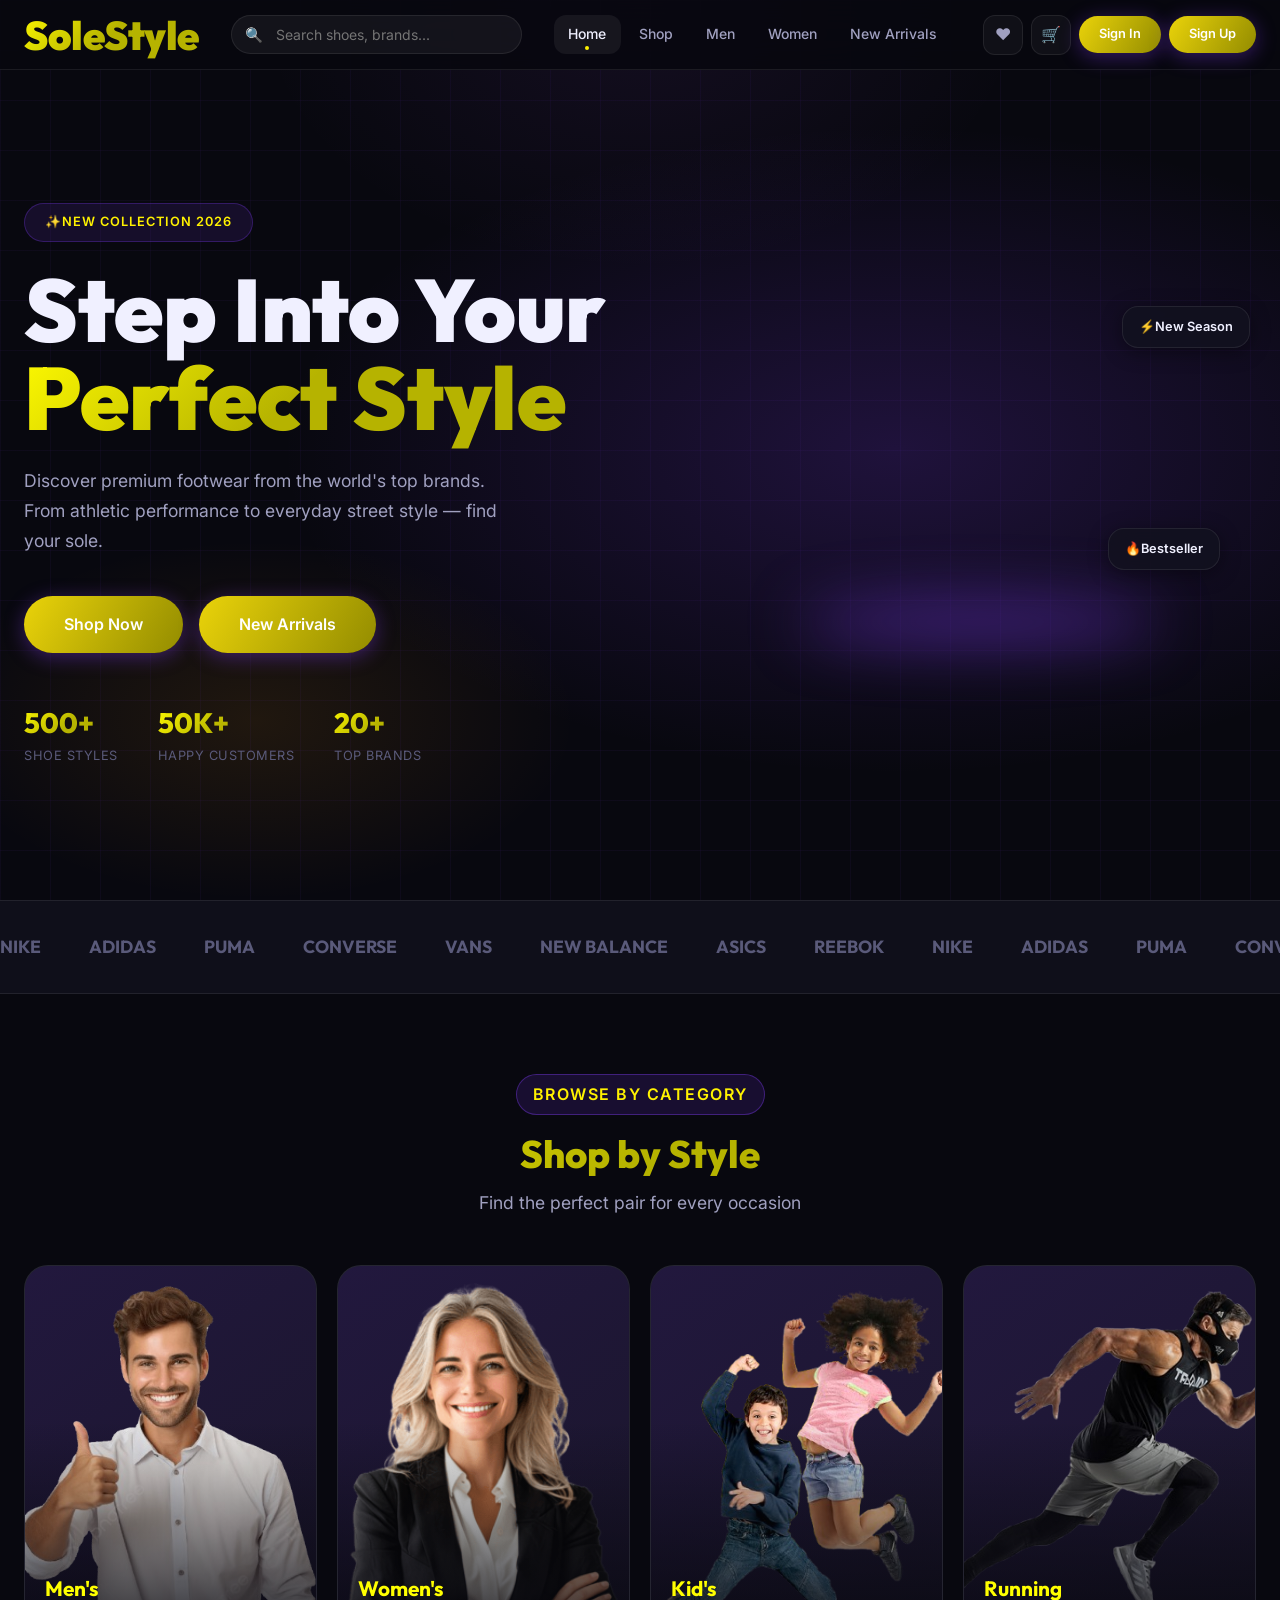
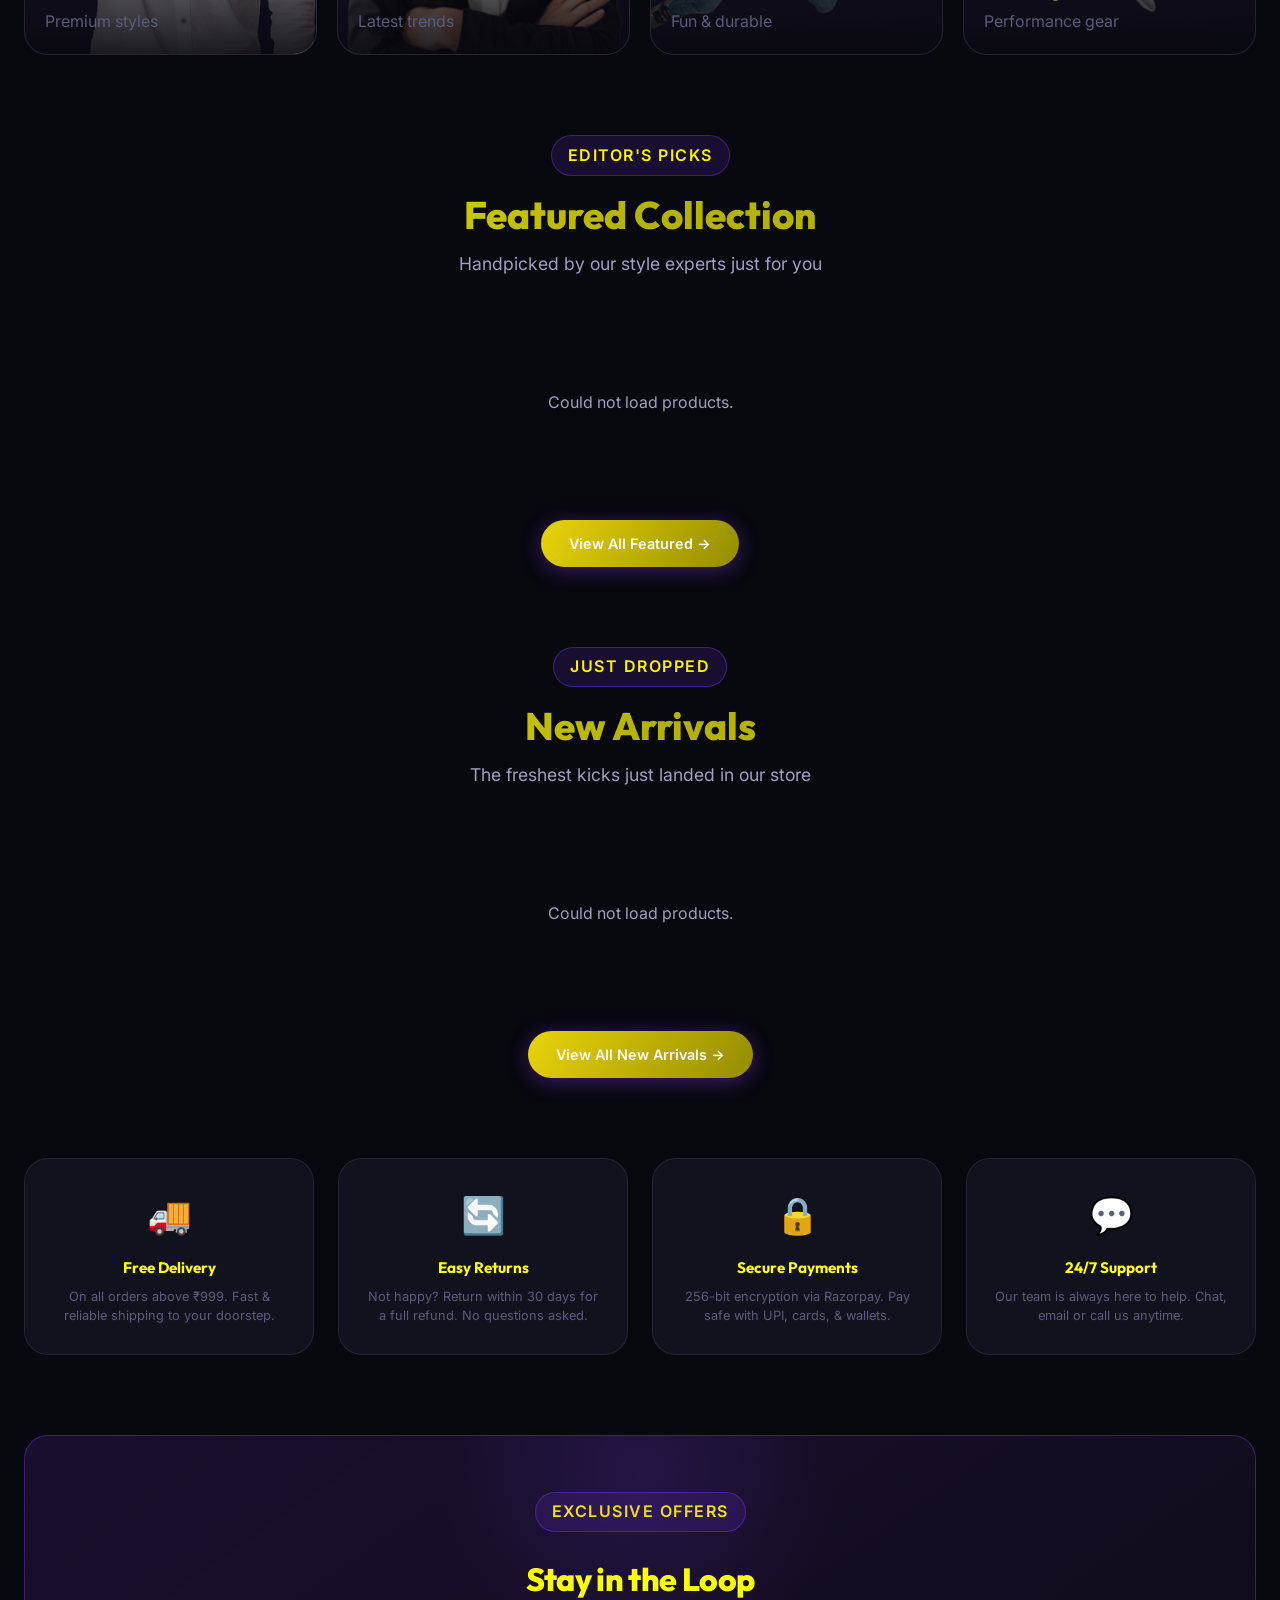
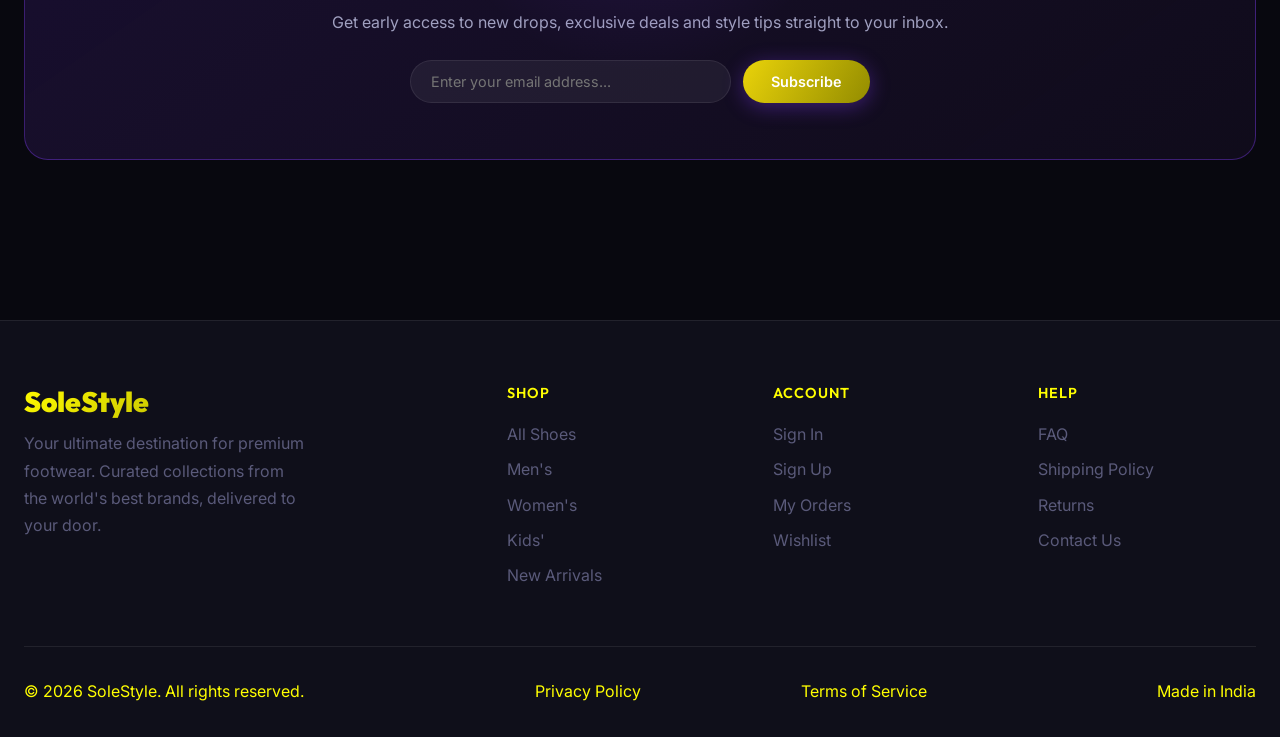
==== frontend/index.html @ 500ed6e6 "add new files" ====
<!DOCTYPE html>
<html lang="en">
<head>
  <meta charset="UTF-8">
  <meta name="viewport" content="width=device-width, initial-scale=1.0">
  <meta name="description" content="SoleStyle - Premium shoe store. Shop the latest Nike, Adidas, Converse, Puma and more. Free shipping on orders above ₹999.">
  <title>SoleStyle — Step Into Style</title>
  
  <link rel="stylesheet" href="css/global.css">
  <link rel="stylesheet" href="css/navbar.css">
  <link rel="stylesheet" href="css/components.css">
  <style>
    /* ===== HERO ===== */
    .hero {
      position: relative;
      min-height: 100vh;
      display: flex;
      align-items: center;
      overflow: hidden;
      padding-top: var(--navbar-height);
    }

    .hero-bg {
      position: absolute;
      inset: 0;
      background:
        radial-gradient(ellipse 80% 60% at 70% 50%, rgba(124,58,237,0.2) 0%, transparent 60%),
        radial-gradient(ellipse 50% 40% at 20% 80%, rgba(245,158,11,0.1) 0%, transparent 50%),
        radial-gradient(ellipse 60% 60% at 50% 0%, rgba(168,85,247,0.08) 0%, transparent 50%);
    }

    .hero-grid-bg {
      position: absolute;
      inset: 0;
      background-image:
        linear-gradient(rgba(124,58,237,0.05) 1px, transparent 1px),
        linear-gradient(90deg, rgba(124,58,237,0.05) 1px, transparent 1px);
      background-size: 50px 50px;
      pointer-events: none;
    }

    .hero-content {
      position: relative;
      z-index: 2;
      max-width: 650px;
    }

    .hero-eyebrow {
      display: inline-flex;
      align-items: center;
      gap: 0.5rem;
      padding: 0.5rem 1.25rem;
      background: rgba(124,58,237,0.12);
      border: 1px solid rgba(124,58,237,0.3);
      border-radius: var(--radius-full);
      font-size: 0.8rem;
      font-weight: 600;
      color: var(--accent-secondary);
      letter-spacing: 1px;
      text-transform: uppercase;
      margin-bottom: 1.5rem;
      animation: fade-in-up 0.6s ease;
    }

    .hero-title {
      font-family: 'Outfit', sans-serif;
      font-size: clamp(3rem, 7vw, 5.5rem);
      font-weight: 900;
      line-height: 1;
      margin-bottom: 1.5rem;
      animation: fade-in-up 0.7s 0.1s ease both;
    }

    .hero-title .gradient-text {
      background: var(--gradient-main);
      -webkit-background-clip: text;
      -webkit-text-fill-color: transparent;
      background-clip: text;
    }

    .hero-subtitle {
      font-size: 1.1rem;
      color: var(--text-secondary);
      margin-bottom: 2.5rem;
      max-width: 480px;
      line-height: 1.7;
      animation: fade-in-up 0.7s 0.2s ease both;
    }

    .hero-actions {
      display: flex;
      gap: 1rem;
      flex-wrap: wrap;
      animation: fade-in-up 0.7s 0.3s ease both;
    }

    .hero-stats {
      display: flex;
      gap: 2.5rem;
      margin-top: 3rem;
      animation: fade-in-up 0.7s 0.4s ease both;
    }

    .hero-stat-value {
      font-family: 'Outfit', sans-serif;
      font-size: 1.75rem;
      font-weight: 800;
      background: var(--gradient-main);
      -webkit-background-clip: text;
      -webkit-text-fill-color: transparent;
      background-clip: text;
    }

    .hero-stat-label {
      font-size: 0.8rem;
      color: var(--text-muted);
      text-transform: uppercase;
      letter-spacing: 0.5px;
    }

    .hero-visual {
      position: absolute;
      right: 0;
      top: 50%;
      transform: translateY(-50%);
      width: 50%;
      max-width: 600px;
      pointer-events: none;
      display: flex;
      align-items: center;
      justify-content: center;
    }

    .hero-shoe-glow {
      position: relative;
      width: 100%;
      padding-bottom: 80%;
    }

    .hero-shoe-glow::before {
      content: '';
      position: absolute;
      bottom: 10%;
      left: 50%;
      transform: translateX(-50%);
      width: 60%;
      height: 40px;
      background: rgba(124,58,237,0.5);
      filter: blur(30px);
      border-radius: 50%;
    }

    .hero-shoe-img {
      position: absolute;
      inset: 0;
      width: 100%;
      height: 100%;
      object-fit: contain;
      animation: float 4s ease-in-out infinite;
      filter: drop-shadow(0 20px 60px rgba(124,58,237,0.4));
    }

    /* Floating tags */
    .hero-tag {
      position: absolute;
      padding: 0.6rem 1rem;
      background: rgba(18,18,31,0.85);
      backdrop-filter: blur(10px);
      border: 1px solid var(--border);
      border-radius: var(--radius-lg);
      font-size: 0.8rem;
      font-weight: 600;
      color: var(--text-primary);
      box-shadow: var(--shadow-md);
      white-space: nowrap;
    }

    .hero-tag-1 { top: 20%; right: 5%; animation: float 3s 0.5s ease-in-out infinite; }
    .hero-tag-2 { bottom: 25%; right: 10%; animation: float 3s 1s ease-in-out infinite; }

    /* ===== BRANDS ===== */
    .brands-strip {
      padding: 2rem 0;
      border-top: 1px solid var(--border);
      border-bottom: 1px solid var(--border);
      background: var(--bg-secondary);
      overflow: hidden;
    }

    .brands-scroll {
      display: flex;
      gap: 3rem;
      animation: scroll-brands 20s linear infinite;
      width: max-content;
    }

    .brands-scroll:hover { animation-play-state: paused; }

    .brand-logo {
      font-family: 'Outfit', sans-serif;
      font-size: 1.1rem;
      font-weight: 700;
      color: var(--text-muted);
      transition: color var(--transition-fast);
      cursor: pointer;
      flex-shrink: 0;
    }

    .brand-logo:hover { color: var(--accent-secondary); }

    @keyframes scroll-brands {
      from { transform: translateX(0); }
      to { transform: translateX(-50%); }
    }

    /* ===== CATEGORIES ===== */
    .categories-grid {
      display: grid;
      grid-template-columns: repeat(4, 1fr);
      gap: 1.25rem;
    }

    .category-card {
      position: relative;
      border-radius: var(--radius-xl);
      overflow: hidden;
      aspect-ratio: 3/4;
      cursor: pointer;
      background: var(--bg-card);
      border: 1px solid var(--border);
      transition: all var(--transition-med);
      text-decoration: none;
    }

    .category-card:hover {
      transform: translateY(-8px);
      box-shadow: var(--shadow-glow), 0 20px 40px rgba(0,0,0,0.4);
      border-color: var(--border-accent);
    }

    .category-card-bg {
      position: absolute;
      inset: 0;
      background: var(--gradient-card);
      display: flex;
      align-items: center;
      justify-content: center;
      font-size: 4rem;
      transition: transform 0.4s ease;
    }

    .category-card-bg img {
      width: 100%;
      height: 100%;
      object-fit: cover;
      object-position: center;
      transition: transform 0.6s ease;
    }

    .category-card:hover .category-card-bg {
      transform: scale(1.1);
    }

    .category-card-overlay {
      position: absolute;
      inset: 0;
      background: linear-gradient(to top, rgba(8,8,15,0.9) 0%, transparent 60%);
    }

    .category-card-content {
      position: absolute;
      bottom: 0;
      left: 0;
      right: 0;
      padding: 1.25rem;
    }

    .category-card-title {
      font-family: 'Outfit', sans-serif;
      font-size: 1.3rem;
      font-weight: 700;
      color: var(--accent-primary);
    }

    .category-card-count {
      font-size: 1rem;
      color: var(--text-muted);
      margin-top: 0.2rem;
    }

    .category-card-arrow {
      position: absolute;
      bottom: 1rem;
      right: 1rem;
      width: 42px;
      height: 42px;
      background: rgba(121, 50, 243, 0.2);
      border: 1px solid var(--border-accent);
      border-radius: 50%;
      display: flex;
      align-items: center;
      justify-content: center;
      font-size: 0.8rem;
      color: var(--accent-primary);
      opacity: 0;
      transform: scale(0.8);
      transition: all var(--transition-med);
    }

    .category-card:hover .category-card-arrow {
      opacity: 1;
      transform: scale(1);
    }

    /* ===== FEATURE HIGHLIGHTS ===== */
    .features-grid {
      display: grid;
      grid-template-columns: repeat(4, 1fr);
      gap: 1.5rem;
    }

    .feature-card {
      padding: 1.75rem;
      background: var(--bg-card);
      border: 1px solid var(--border);
      border-radius: var(--radius-xl);
      text-align: center;
      transition: all var(--transition-med);
    }

    .feature-card:hover {
      border-color: var(--border-accent);
      transform: translateY(-4px);
      box-shadow: var(--shadow-glow);
    }

    .feature-icon {
      font-size: 2.25rem;
      margin-bottom: 0.75rem;
      display: block;
    }

    .feature-title {
      font-family: 'Outfit', sans-serif;
      font-size: 0.95rem;
      font-weight: 700;
      color: var(--accent-primary);
      margin-bottom: 0.4rem;
    }

    .feature-desc {
      font-size: 0.8rem;
      color: var(--text-muted);
      line-height: 1.5;
    }

    /* ===== NEWSLETTER ===== */
    .newsletter {
      background: var(--gradient-card);
      border: 1px solid var(--border-accent);
      border-radius: var(--radius-xl);
      padding: 3.5rem 2rem;
      text-align: center;
      position: relative;
      overflow: hidden;
    }

    .newsletter-title {
      font-family: 'Outfit', sans-serif;
      font-weight: 800;
      font-size: 2rem;
      line-height: 1.2;
      margin: 0.75rem 0;
      color: var(--accent-primary);
      letter-spacing: -0.02em;
      position: relative;
      z-index: 1;
    }

    .newsletter::before {
      content: '';
      position: absolute;
      top: -50%;
      left: 50%;
      transform: translateX(-50%);
      width: 400px;
      height: 400px;
      background: radial-gradient(circle, rgba(124,58,237,0.15) 0%, transparent 70%);
      pointer-events: none;
    }

    .newsletter-form {
      display: flex;
      gap: 0.75rem;
      max-width: 460px;
      margin: 1.5rem auto 0;
    }

    .newsletter-input {
      flex: 1;
      padding: 0.75rem 1.25rem;
      background: rgba(255,255,255,0.06);
      border: 1px solid var(--border);
      border-radius: var(--radius-full);
      color: var(--text-primary);
      font-size: 0.9rem;
      outline: none;
      font-family: 'Inter', sans-serif;
      transition: all var(--transition-fast);
    }

    .newsletter-input:focus {
      border-color: var(--accent-primary);
      background: rgba(124,58,237,0.08);
    }

    /* ===== RESPONSIVE ===== */
    @media (max-width: 1024px) {
      .hero-visual { width: 45%; }
      .categories-grid { grid-template-columns: repeat(2, 1fr); }
      .features-grid { grid-template-columns: repeat(2, 1fr); }
    }

    @media (max-width: 768px) {
      .hero-visual { display: none; }
      .hero-content { max-width: 100%; }
      .hero-stats { gap: 1.5rem; flex-wrap: wrap; }
      .categories-grid { grid-template-columns: repeat(2, 1fr); }
      .features-grid { grid-template-columns: 1fr 1fr; }
      .newsletter-form { flex-direction: column; }
    }
  </style>
</head>
<body>
  <!-- NAVBAR -->
  <nav class="navbar" id="navbar">
    <div class="container nav-inner">
      <a class="nav-brand">
        <span class="nav-brand-name">SoleStyle</span>
      </a>

      <div class="nav-search">
        <span class="nav-search-icon">🔍</span>
        <input type="text" id="nav-search-input" class="nav-search-input" placeholder="Search shoes, brands...">
      </div>

      <div class="nav-links">
        <a href="index.html" class="nav-link">Home</a>
        <a href="products.html" class="nav-link">Shop</a>
        <a href="products.html?category=men" class="nav-link">Men</a>
        <a href="products.html?category=women" class="nav-link">Women</a>
        <a href="products.html?is_new_arrival=true" class="nav-link">New Arrivals</a>
      </div>

      <div class="nav-actions">
        <a href="wishlist.html" class="nav-action-btn" id="nav-wishlist-btn" title="Wishlist">
          ❤️
          <span class="nav-badge" id="wishlist-badge" style="display:none">0</span>
        </a>
        <a href="cart.html" class="nav-action-btn" id="nav-cart-btn" title="Cart">
          🛒
          <span class="nav-badge" id="cart-badge" style="display:none">0</span>
        </a>
        <div id="nav-user-area"></div>
        <button class="nav-hamburger" id="nav-hamburger" aria-label="Menu">
          <span></span><span></span><span></span>
        </button>
      </div>
    </div>
  </nav>

  <!-- MOBILE MENU -->
  <div class="nav-mobile" id="nav-mobile">
    <a href="index.html" class="nav-link">Home</a>
    <a href="products.html" class="nav-link">Shop All</a>
    <a href="products.html?category=men" class="nav-link">Men</a>
    <a href="products.html?category=women" class="nav-link">Women</a>
    <a href="products.html?category=kids" class="nav-link">Kids</a>
    <a href="products.html?is_new_arrival=true" class="nav-link">New Arrivals</a>
    <a href="wishlist.html" class="nav-link">❤️</a>
    <a href="cart.html" class="nav-link">🛒</a>
    <a href="orders.html" class="nav-link">Orders</a>
    <div style="padding:1rem 0;border-top:1px solid var(--border);margin-top:1rem;">
      <div id="nav-mobile-user"></div>
    </div>
  </div>

  <main>
    <!-- HERO SECTION -->
    <section class="hero">
      <div class="hero-bg"></div>
      <div class="hero-grid-bg"></div>
      <div class="container" style="position:relative;z-index:2">
        <div class="hero-content">
          <div class="hero-eyebrow">✨New Collection 2026</div>
          <h1 class="hero-title">
            Step Into Your<br>
            <span class="gradient-text">Perfect Style</span>
          </h1>
          <p class="hero-subtitle">
            Discover premium footwear from the world's top brands. From athletic performance to everyday street style — find your sole.
          </p>
          <div class="hero-actions">
            <a href="products.html" class="btn btn-primary btn-lg">Shop Now</a>
            <a href="products.html?is_new_arrival=true" class="btn btn-primary btn-lg">New Arrivals</a>
          </div>
          <div class="hero-stats">
            <div>
              <div class="hero-stat-value">500+</div>
              <div class="hero-stat-label">Shoe Styles</div>
            </div>
            <div>
              <div class="hero-stat-value">50K+</div>
              <div class="hero-stat-label">Happy Customers</div>
            </div>
            <div>
              <div class="hero-stat-value">20+</div>
              <div class="hero-stat-label">Top Brands</div>
            </div>
          </div>
        </div>
      </div>
      <div class="hero-visual">
        <div class="hero-shoe-glow">
          <img src="https://static.nike.com/a/images/t_PDP_1280_v1/f_auto,q_auto:eco/af53d53d-561f-450a-a483-70a7ceee380f/air-max-pulse-shoes-PtqTGT.png"
               alt="Featured Nike Air Max" class="hero-shoe-img"
               onerror="this.style.display='none'">
          <div class="hero-tag hero-tag-1">⚡New Season</div>
          <div class="hero-tag hero-tag-2">🔥Bestseller</div>
        </div>
      </div>
    </section>

    <!-- BRANDS STRIP -->
    <div class="brands-strip">
      <div class="brands-scroll" id="brands-scroll">
        <span class="brand-logo">NIKE</span>
        <span class="brand-logo">ADIDAS</span>
        <span class="brand-logo">PUMA</span>
        <span class="brand-logo">CONVERSE</span>
        <span class="brand-logo">VANS</span>
        <span class="brand-logo">NEW BALANCE</span>
        <span class="brand-logo">ASICS</span>
        <span class="brand-logo">REEBOK</span>
        <span class="brand-logo">NIKE</span>
        <span class="brand-logo">ADIDAS</span>
        <span class="brand-logo">PUMA</span>
        <span class="brand-logo">CONVERSE</span>
        <span class="brand-logo">VANS</span>
        <span class="brand-logo">NEW BALANCE</span>
        <span class="brand-logo">ASICS</span>
        <span class="brand-logo">REEBOK</span>
      </div>
    </div>

    <!-- CATEGORIES -->
    <section class="section">
      <div class="container">
        <div class="section-header">
          <div class="section-badge">Browse by Category</div>
          <h2 class="section-title">Shop by Style</h2>
          <p class="section-subtitle">Find the perfect pair for every occasion</p>
        </div>
        <div class="categories-grid">
          <a href="products.html?category=men" class="category-card">
            <div class="category-card-bg">
              <img src="./images/men.png" alt="Men's Collection"></div>
            <div class="category-card-overlay"></div>
            <div class="category-card-content">
              <div class="category-card-title">Men's</div>
              <div class="category-card-count">Premium styles</div>
            </div>
            <div class="category-card-arrow">→</div>
          </a>
          <a href="products.html?category=women" class="category-card">
            <div class="category-card-bg">
              <img src="./images/women.png" alt="Women's Collection">
            </div>
            <div class="category-card-overlay"></div>
            <div class="category-card-content">
              <div class="category-card-title">Women's</div>
              <div class="category-card-count">Latest trends</div>
            </div>
            <div class="category-card-arrow">→</div>
          </a>
          <a href="products.html?category=kids" class="category-card">
            <div class="category-card-bg">
              <img src="./images/kids.png" alt="Kids' Collection">
            </div>
            <div class="category-card-overlay"></div>
            <div class="category-card-content">
              <div class="category-card-title">Kid's</div>
              <div class="category-card-count">Fun & durable</div>
            </div>
            <div class="category-card-arrow">→</div>
          </a>
          <a href="products.html?sub_category=running" class="category-card">
            <div class="category-card-bg">
              <img src="./images/running.png" alt="Running Collection">
            </div>
            <div class="category-card-overlay"></div>
            <div class="category-card-content">
              <div class="category-card-title">Running</div>
              <div class="category-card-count">Performance gear</div>
            </div>
            <div class="category-card-arrow">→</div>
          </a>
        </div>
      </div>
    </section>

    <!-- FEATURED PRODUCTS -->
    <section class="section" style="padding-top:0">
      <div class="container">
        <div class="section-header">
          <div class="section-badge">Editor's Picks</div>
          <h2 class="section-title">Featured Collection</h2>
          <p class="section-subtitle">Handpicked by our style experts just for you</p>
        </div>
        <div class="products-grid" id="featured-grid">
          <!-- Skeleton loaders -->
          ${Array(4).fill(0).map(() => `
            <div class="product-card">
              <div class="skeleton" style="aspect-ratio:1;border-radius:var(--radius-xl) var(--radius-xl) 0 0"></div>
              <div style="padding:1.25rem;display:flex;flex-direction:column;gap:.75rem">
                <div class="skeleton" style="height:12px;width:50%;border-radius:6px"></div>
                <div class="skeleton" style="height:16px;width:80%;border-radius:6px"></div>
                <div class="skeleton" style="height:12px;width:60%;border-radius:6px"></div>
                <div class="skeleton" style="height:36px;border-radius:var(--radius-full)"></div>
              </div>
            </div>
          `).join('')}
        </div>
        <div style="text-align:center;margin-top:2.5rem">
          <a href="products.html?is_featured=true" class="btn btn-primary">View All Featured →</a>
        </div>
      </div>
    </section>

    <!-- NEW ARRIVALS -->
    <section class="section" style="padding-top:0">
      <div class="container">
        <div class="section-header">
          <div class="section-badge">Just Dropped</div>
          <h2 class="section-title">New Arrivals</h2>
          <p class="section-subtitle">The freshest kicks just landed in our store</p>
        </div>
        <div class="products-grid" id="new-arrivals-grid">
          ${Array(4).fill(0).map(() => `
            <div class="product-card">
              <div class="skeleton" style="aspect-ratio:1;border-radius:var(--radius-xl) var(--radius-xl) 0 0"></div>
              <div style="padding:1.25rem;display:flex;flex-direction:column;gap:.75rem">
                <div class="skeleton" style="height:12px;width:50%;border-radius:6px"></div>
                <div class="skeleton" style="height:16px;width:80%;border-radius:6px"></div>
                <div class="skeleton" style="height:36px;border-radius:var(--radius-full)"></div>
              </div>
            </div>
          `).join('')}
        </div>
        <div style="text-align:center;margin-top:2.5rem">
          <a href="products.html?is_new_arrival=true" class="btn btn-primary">View All New Arrivals →</a>
        </div>
      </div>
    </section>

    <!-- FEATURES -->
    <section class="section" style="padding-top:0">
      <div class="container">
        <div class="features-grid">
          <div class="feature-card">
            <span class="feature-icon">🚚</span>
            <div class="feature-title">Free Delivery</div>
            <div class="feature-desc">On all orders above ₹999. Fast & reliable shipping to your doorstep.</div>
          </div>
          <div class="feature-card">
            <span class="feature-icon">🔄</span>
            <div class="feature-title">Easy Returns</div>
            <div class="feature-desc">Not happy? Return within 30 days for a full refund. No questions asked.</div>
          </div>
          <div class="feature-card">
            <span class="feature-icon">🔒</span>
            <div class="feature-title">Secure Payments</div>
            <div class="feature-desc">256-bit encryption via Razorpay. Pay safe with UPI, cards, & wallets.</div>
          </div>
          <div class="feature-card">
            <span class="feature-icon">💬</span>
            <div class="feature-title">24/7 Support</div>
            <div class="feature-desc">Our team is always here to help. Chat, email or call us anytime.</div>
          </div>
        </div>
      </div>
    </section>

    <!-- NEWSLETTER -->
    <section class="section" style="padding-top:0">
      <div class="container">
        <div class="newsletter">
          <div class="section-badge">Exclusive Offers</div>
          <h2 class="newsletter-title">Stay in the Loop</h2>
          <p style="color:var(--text-secondary)">Get early access to new drops, exclusive deals and style tips straight to your inbox.</p>
          <form class="newsletter-form" id="newsletter-form">
            <input type="email" class="newsletter-input" placeholder="Enter your email address..." required id="newsletter-email">
            <button type="submit" class="btn btn-primary">Subscribe</button>
          </form>
        </div>
      </div>
    </section>
  </main>

  <!-- FOOTER -->
  <footer>
    <div class="container">
      <div class="footer-grid">
        <div class="footer-brand">
          <h3>SoleStyle</h3>
          <p>Your ultimate destination for premium footwear. Curated collections from the world's best brands, delivered to your door.</p>
        </div>
        <div class="footer-col">
          <h4>Shop</h4>
          <ul>
            <li><a href="products.html">All Shoes</a></li>
            <li><a href="products.html?category=men">Men's</a></li>
            <li><a href="products.html?category=women">Women's</a></li>
            <li><a href="products.html?category=kids">Kids'</a></li>
            <li><a href="products.html?is_new_arrival=true">New Arrivals</a></li>
          </ul>
        </div>
        <div class="footer-col">
          <h4>Account</h4>
          <ul>
            <li><a href="login.html">Sign In</a></li>
            <li><a href="register.html">Sign Up</a></li>
            <li><a href="orders.html">My Orders</a></li>
            <li><a href="wishlist.html">Wishlist</a></li>
          </ul>
        </div>
        <div class="footer-col">
          <h4>Help</h4>
          <ul>
            <li><a href="faq.html">FAQ</a></li>
            <li><a href="shipping-policy.html">Shipping Policy</a></li>
            <li><a href="returns.html">Returns</a></li>
            <li><a href="contact.html">Contact Us</a></li>
          </ul>
        </div>
      </div>
      <div class="footer-bottom">
        <span>© 2026 SoleStyle. All rights reserved.</span>
        <div class="footer-links">
          <a href="privacy-policy.html">Privacy Policy</a>
          <a href="terms-of-service.html">Terms of Service</a>
        </div>
        <span>Made in India</span>
      </div>
    </div>
  </footer>

  <!-- Quick Add to Cart Modal -->
  <div class="modal-overlay" id="quick-add-modal">
    <div class="modal" style="max-width:420px">
      <div class="modal-header">
        <h4 id="quick-add-title" style="font-family:'Outfit',sans-serif">Select Size</h4>
        <button class="modal-close" id="quick-add-close">✕</button>
      </div>
      <div id="quick-add-sizes" style="display:flex;flex-wrap:wrap;gap:.5rem;margin-bottom:1.25rem"></div>
      <div id="quick-add-colors" style="display:flex;flex-wrap:wrap;gap:.5rem;margin-bottom:1.5rem"></div>
      <button class="btn btn-primary btn-block" id="quick-add-confirm">🛒 Add to Cart</button>
    </div>
  </div>

  <div id="toast-container"></div>

  <script src="js/api.js"></script>
  <script src="js/utils.js"></script>
  <script src="js/navbar.js"></script>
  <script>
    // ===== INIT =====
    document.addEventListener('DOMContentLoaded', () => {
      initNavbar();
      loadFeatured();
      loadNewArrivals();
      initQuickAdd();
    });

    async function loadFeatured() {
      const grid = document.getElementById('featured-grid');
      try {
        const products = await ProductsAPI.featured();
        if (!products.length) {
          grid.innerHTML = `<div class="empty-state" style="grid-column:1/-1"><p>No featured products yet.</p></div>`;
          return;
        }
        grid.innerHTML = products.slice(0, 8).map(createProductCard).join('');
        attachCardListeners(grid);
      } catch (e) {
        grid.innerHTML = `<div class="empty-state" style="grid-column:1/-1"><p>Could not load products.</p></div>`;
      }
    }

    async function loadNewArrivals() {
      const grid = document.getElementById('new-arrivals-grid');
      try {
        const products = await ProductsAPI.newArrivals();
        if (!products.length) {
          grid.innerHTML = `<div class="empty-state" style="grid-column:1/-1"><p>No new arrivals yet.</p></div>`;
          return;
        }
        grid.innerHTML = products.slice(0, 8).map(createProductCard).join('');
        attachCardListeners(grid);
      } catch (e) {
        grid.innerHTML = `<div class="empty-state" style="grid-column:1/-1"><p>Could not load products.</p></div>`;
      }
    }

    function attachCardListeners(container) {
      container.querySelectorAll('.wishlist-toggle-btn').forEach(btn => {
        btn.addEventListener('click', (e) => {
          e.preventDefault();
          toggleWishlist(btn.dataset.id, btn);
        });
      });
      container.querySelectorAll('.quick-add-btn').forEach(btn => {
        btn.addEventListener('click', (e) => {
          e.preventDefault();
          openQuickAdd(btn.dataset.id);
        });
      });
    }

    // ===== QUICK ADD =====
    let quickAddProduct = null;
    let selectedSize = null;
    let selectedColor = null;

    async function openQuickAdd(productId) {
      if (!requireAuth()) return;
      try {
        quickAddProduct = await ProductsAPI.get(productId);
        selectedSize = null;
        selectedColor = null;

        document.getElementById('quick-add-title').textContent = quickAddProduct.name;
        document.getElementById('quick-add-sizes').innerHTML =
          quickAddProduct.sizes.map(s => `<button class="size-filter-btn" data-size="${s}">${s}</button>`).join('');
        document.getElementById('quick-add-colors').innerHTML =
          quickAddProduct.colors.map(c => `<button class="size-filter-btn" data-color="${c}">${c}</button>`).join('');

        document.getElementById('quick-add-sizes').querySelectorAll('button').forEach(btn => {
          btn.addEventListener('click', () => {
            document.getElementById('quick-add-sizes').querySelectorAll('button').forEach(b => b.classList.remove('active'));
            btn.classList.add('active');
            selectedSize = btn.dataset.size;
          });
        });

        document.getElementById('quick-add-colors').querySelectorAll('button').forEach(btn => {
          btn.addEventListener('click', () => {
            document.getElementById('quick-add-colors').querySelectorAll('button').forEach(b => b.classList.remove('active'));
            btn.classList.add('active');
            selectedColor = btn.dataset.color;
          });
        });

        document.getElementById('quick-add-modal').classList.add('active');
      } catch (e) {
        showToast('Could not load product', 'error');
      }
    }

    document.getElementById('quick-add-close')?.addEventListener('click', () => {
      document.getElementById('quick-add-modal').classList.remove('active');
    });

    document.getElementById('quick-add-modal')?.addEventListener('click', (e) => {
      if (e.target === document.getElementById('quick-add-modal')) {
        document.getElementById('quick-add-modal').classList.remove('active');
      }
    });

    document.getElementById('quick-add-confirm')?.addEventListener('click', async () => {
      if (!quickAddProduct) return;
      if (!selectedSize) { showToast('Please select a size', 'warning'); return; }
      if (!selectedColor && quickAddProduct.colors.length > 0) { showToast('Please select a color', 'warning'); return; }
      try {
        await CartAPI.add({ product_id: quickAddProduct.id, size: selectedSize, color: selectedColor || quickAddProduct.colors[0], quantity: 1 });
        showToast('Added to cart! 🛒', 'success');
        document.getElementById('quick-add-modal').classList.remove('active');
        updateCartBadge();
      } catch (e) {
        showToast(e.message, 'error');
      }
    });

    // Newsletter
    document.getElementById('newsletter-form')?.addEventListener('submit', (e) => {
      e.preventDefault();
      showToast('🎉 Thanks for subscribing!', 'success');
      document.getElementById('newsletter-email').value = '';
    });
  </script>
</body>
</html>
---- frontend/css/global.css ----
@import url('https://fonts.googleapis.com/css2?family=Outfit:wght@300;400;500;600;700;800;900&family=Inter:wght@300;400;500;600;700&display=swap');

/* ===== CSS CUSTOM PROPERTIES ===== */
:root {
  /* Colors */
  --bg-primary: #08080f;
  --bg-secondary: #0f0f1a;
  --bg-card: #12121f;
  --bg-card-hover: #1a1a2e;
  --bg-overlay: rgba(8, 8, 15, 0.85);

  /* Accent */
  --accent-primary: #ffff00;
  --accent-secondary: #fff200;
  --accent-gold: #f5e20b;
  --accent-gold-light: #ffee05;
  --gradient-main: linear-gradient(135deg, #fffb00 0%, #b6b300 50%);
  --gradient-card: linear-gradient(145deg, rgba(124,58,237,0.15) 0%, rgba(168,85,247,0.05) 100%);
  --gradient-btn: linear-gradient(120deg, #ead30a, #938c00);

  /* Text */
  --text-primary: #f0f0ff;
  --text-secondary: #a0a0c0;
  --text-muted: #5a5a7a;
  --text-accent: #c084fc;

  /* Border */
  --border: rgba(255, 255, 255, 0.08);
  --border-accent: rgba(124, 58, 237, 0.4);
  --border-glow: rgba(168, 85, 247, 0.5);

  /* Shadows */
  --shadow-sm: 0 2px 8px rgba(0, 0, 0, 0.3);
  --shadow-md: 0 4px 20px rgba(0, 0, 0, 0.4);
  --shadow-lg: 0 8px 40px rgba(0, 0, 0, 0.5);
  --shadow-glow: 0 0 30px rgba(124, 58, 237, 0.3);
  --shadow-glow-strong: 0 0 60px rgba(124, 58, 237, 0.5);
  --shadow-gold: 0 0 20px rgba(245, 158, 11, 0.3);

  /* Transitions */
  --transition-fast: 0.15s ease;
  --transition-med: 0.3s ease;
  --transition-slow: 0.5s ease;

  /* Border radius */
  --radius-sm: 8px;
  --radius-md: 12px;
  --radius-lg: 16px;
  --radius-xl: 24px;
  --radius-full: 9999px;

  /* Spacing */
  --container-max: 1400px;
  --navbar-height: 70px;

  /* Status */
  --success: #10b981;
  --warning: #f59e0b;
  --error: #ef4444;
  --info: #3b82f6;
}

/* ===== RESET & BASE ===== */
*, *::before, *::after {
  margin: 0;
  padding: 0;
  box-sizing: border-box;
}

html {
  scroll-behavior: smooth;
  font-size: 16px;
}

body {
  font-family: 'Inter', sans-serif;
  background-color: var(--bg-primary);
  color: var(--text-primary);
  line-height: 1.6;
  min-height: 100vh;
  overflow-x: hidden;
}

/* ===== SCROLLBAR ===== */
::-webkit-scrollbar { width: 6px; }
::-webkit-scrollbar-track { background: var(--bg-secondary); }
::-webkit-scrollbar-thumb { background: var(--accent-primary); border-radius: 3px; }
::-webkit-scrollbar-thumb:hover { background: var(--accent-secondary); }

/* ===== TYPOGRAPHY ===== */
h1, h2, h3, h4, h5, h6 {
  font-family: 'Outfit', sans-serif;
  font-weight: 700;
  line-height: 1.2;
  color: var(--text-primary);
}

h1 { font-size: clamp(2rem, 5vw, 4rem); }
h2 { font-size: clamp(1.5rem, 3vw, 2.5rem); }
h3 { font-size: clamp(1.2rem, 2vw, 1.8rem); }
h4 { font-size: 1.2rem; }
h5 { font-size: 1rem; }

p { color: var(--text-secondary); }
a { text-decoration: none; color: inherit; }
img { max-width: 100%; display: block; }
ul, ol { list-style: none; }

/* ===== CONTAINER ===== */
.container {
  width: 100%;
  max-width: var(--container-max);
  margin: 0 auto;
  padding: 0 1.5rem;
}

/* ===== SECTION ===== */
.section {
  padding: 5rem 0;
}

.section-header {
  text-align: center;
  margin-bottom: 3rem;
}

.section-badge {
  display: inline-block;
  padding: 0.4rem 1rem;
  background: rgba(124, 58, 237, 0.15);
  border: 1px solid var(--border-accent);
  border-radius: var(--radius-full);
  font-size: 1rem;
  font-weight: 600;
  color: var(--accent-secondary);
  letter-spacing: 1.5px;
  text-transform: uppercase;
  margin-bottom: 1rem;
}

.section-title {
  font-family: 'Outfit', sans-serif;
  font-size: clamp(1.8rem, 3vw, 2.5rem);
  font-weight: 800;
  margin-bottom: 0.75rem;
  background: var(--gradient-main);
  -webkit-background-clip: text;
  -webkit-text-fill-color: transparent;
  background-clip: text;
}

.section-subtitle {
  color: var(--text-secondary);
  font-size: 1.1rem;
  max-width: 500px;
  margin: 0 auto;
}

/* ===== GLASSMORPHISM ===== */
.glass {
  background: rgba(18, 18, 31, 0.7);
  backdrop-filter: blur(20px);
  -webkit-backdrop-filter: blur(20px);
  border: 1px solid var(--border);
  border-radius: var(--radius-lg);
}

.glass-strong {
  background: rgba(18, 18, 31, 0.9);
  backdrop-filter: blur(30px);
  -webkit-backdrop-filter: blur(30px);
  border: 1px solid rgba(124, 58, 237, 0.2);
}

/* ===== BUTTONS ===== */
.btn {
  display: inline-flex;
  align-items: center;
  justify-content: center;
  gap: 0.5rem;
  padding: 0.75rem 1.75rem;
  border: none;
  border-radius: var(--radius-full);
  font-family: 'Inter', sans-serif;
  font-size: 0.9rem;
  font-weight: 600;
  cursor: pointer;
  transition: all var(--transition-med);
  position: relative;
  overflow: hidden;
  white-space: nowrap;
  text-decoration: none;
}

.btn::before {
  content: '';
  position: absolute;
  inset: 0;
  background: rgba(255,255,255,0.1);
  opacity: 0;
  transition: opacity var(--transition-fast);
}
.btn:hover::before { opacity: 1; }

.btn-primary {
  background: var(--gradient-btn);
  color: #fff;
  box-shadow: 0 4px 20px rgba(124, 58, 237, 0.4);
}
.btn-primary:hover {
  transform: translateY(-2px);
  box-shadow: 0 8px 30px rgba(124, 58, 237, 0.6);
}

.btn-secondary {
  background: transparent;
  color: var(--text-primary);
  border: 1px solid var(--border-accent);
}
.btn-secondary:hover {
  background: rgba(124, 58, 237, 0.15);
  border-color: var(--border-glow);
  transform: translateY(-2px);
}

.btn-gold {
  background: linear-gradient(135deg, #f59e0b, #fbbf24);
  color: #000;
  box-shadow: 0 4px 20px rgba(245, 158, 11, 0.4);
}
.btn-gold:hover {
  transform: translateY(-2px);
  box-shadow: 0 8px 30px rgba(245, 158, 11, 0.6);
}

.btn-ghost {
  background: rgba(255,255,255,0.05);
  color: var(--text-secondary);
  border: 1px solid var(--border);
}
.btn-ghost:hover {
  background: rgba(255,255,255,0.1);
  color: var(--text-primary);
}

.btn-danger {
  background: rgba(239, 68, 68, 0.15);
  color: var(--error);
  border: 1px solid rgba(239, 68, 68, 0.3);
}
.btn-danger:hover {
  background: rgba(239, 68, 68, 0.25);
  transform: translateY(-1px);
}

.btn-sm { padding: 0.5rem 1.25rem; font-size: 0.8rem; }
.btn-lg { padding: 1rem 2.5rem; font-size: 1rem; }
.btn-icon { width: 2.5rem; height: 2.5rem; padding: 0; border-radius: 50%; }
.btn-block { width: 100%; }

.btn:disabled {
  opacity: 0.5;
  cursor: not-allowed;
  transform: none !important;
}

/* ===== BADGES ===== */
.badge {
  display: inline-flex;
  align-items: center;
  padding: 0.35rem 0.85rem;
  border-radius: var(--radius-full);
  font-size: 0.72rem;
  font-weight: 800;
  letter-spacing: 0.6px;
  text-transform: uppercase;
  background: rgba(10, 10, 20, 0.88);
  backdrop-filter: blur(12px);
  -webkit-backdrop-filter: blur(12px);
  box-shadow: 0 4px 14px rgba(0, 0, 0, 0.6);
  z-index: 2;
}

.badge-sale { color: #ff4d4d; border: 1.5px solid #ff4d4d; }
.badge-new { color: #10b981; border: 1.5px solid #10b981; }
.badge-featured { color: #fbbf24; border: 1.5px solid #fbbf24; }

/* ===== FORMS ===== */
.form-group {
  margin-bottom: 1.25rem;
}

.form-label {
  display: block;
  font-size: 0.85rem;
  font-weight: 500;
  color:  rgba(255,255,255,0.05);
  margin-bottom: 0.5rem;
}

.form-control {
  width: 100%;
  padding: 0.75rem 1rem;
  background: rgba(255,255,255,0.05);
  border: 1px solid var(--border);
  border-radius: var(--radius-md);
  color: var(--text-primary);
  font-family: 'Inter', sans-serif;
  font-size: 0.9rem;
  transition: all var(--transition-fast);
  outline: none;
}

.form-control:focus {
  border-color: var(--accent-primary);
  background-color: rgba(124, 58, 237, 0.08);
  box-shadow: 0 0 0 3px rgba(124, 58, 237, 0.15);
}

.form-control::placeholder { color: var(--bg-primary); }

select.form-control option {
    background-color: var(--bg-card);
    color: #ffffff;
}

select.form-control {
  cursor: pointer;
  appearance: none;
  background-image: url("data:image/svg+xml,%3Csvg xmlns='http://www.w3.org/2000/svg' width='12' height='8' viewBox='0 0 12 8'%3E%3Cpath d='M1 1l5 5 5-5' stroke='%237c3aed' stroke-width='2' fill='none' stroke-linecap='round'/%3E%3C/svg%3E");
  background-repeat: no-repeat;
  background-position: right 1rem center;
  padding-right: 2.5rem;
  background-color: rgba(255,255,255,0.05)
}

/* ===== DIVIDER ===== */
.divider {
  height: 1px;
  background: var(--border);
  margin: 1.5rem 0;
}

.divider-text {
  display: flex;
  align-items: center;
  gap: 1rem;
  color: var(--text-muted);
  font-size: 0.85rem;
}
.divider-text::before, .divider-text::after {
  content: '';
  flex: 1;
  height: 1px;
  background: var(--border);
}

/* ===== LOADING STATES ===== */
.skeleton {
  background: linear-gradient(90deg, var(--bg-card) 25%, rgba(255,255,255,0.05) 50%, var(--bg-card) 75%);
  background-size: 200% 100%;
  animation: skeleton-shimmer 1.5s infinite;
  border-radius: var(--radius-md);
}

@keyframes skeleton-shimmer {
  0% { background-position: 200% 0; }
  100% { background-position: -200% 0; }
}

.spinner {
  width: 2rem;
  height: 2rem;
  border: 2px solid var(--border);
  border-top-color: var(--accent-primary);
  border-radius: 50%;
  animation: spin 0.8s linear infinite;
}

@keyframes spin {
  to { transform: rotate(360deg); }
}

/* ===== EMPTY STATE ===== */
.empty-state {
  text-align: center;
  padding: 4rem 2rem;
  color: var(--text-muted);
}
.empty-state .empty-icon {
  font-size: 4rem;
  margin-bottom: 1rem;
  opacity: 0.4;
}
.empty-state h3 {
  color: var(--text-secondary);
  margin-bottom: 0.5rem;
}

/* ===== TOAST NOTIFICATIONS ===== */
#toast-container {
  position: fixed;
  bottom: 2rem;
  right: 2rem;
  z-index: 10000;
  display: flex;
  flex-direction: column;
  gap: 0.75rem;
  pointer-events: none;
}

.toast {
  display: flex;
  align-items: center;
  gap: 0.75rem;
  padding: 1rem 1.25rem;
  background: var(--bg-card);
  border: 1px solid var(--border);
  border-radius: var(--radius-md);
  box-shadow: var(--shadow-lg);
  backdrop-filter: blur(20px);
  pointer-events: all;
  min-width: 280px;
  max-width: 380px;
  animation: toast-slide-in 0.4s cubic-bezier(0.34, 1.56, 0.64, 1);
  transition: all var(--transition-med);
}

.toast.toast-out {
  animation: toast-slide-out 0.3s ease forwards;
}

.toast-icon { font-size: 1.25rem; flex-shrink: 0; }
.toast-message { font-size: 0.875rem; font-weight: 500; color: var(--text-primary); flex: 1; }

.toast-success { border-left: 3px solid var(--success); }
.toast-error { border-left: 3px solid var(--error); }
.toast-warning { border-left: 3px solid var(--warning); }
.toast-info { border-left: 3px solid var(--info); }

@keyframes toast-slide-in {
  from { transform: translateX(120%); opacity: 0; }
  to { transform: translateX(0); opacity: 1; }
}

@keyframes toast-slide-out {
  to { transform: translateX(120%); opacity: 0; }
}

/* ===== MODAL ===== */
.modal-overlay {
  position: fixed;
  inset: 0;
  background: rgba(0,0,0,0.7);
  backdrop-filter: blur(8px);
  z-index: 5000;
  display: flex;
  align-items: center;
  justify-content: center;
  padding: 1rem;
  opacity: 0;
  visibility: hidden;
  transition: all var(--transition-med);
}

.modal-overlay.active {
  opacity: 1;
  visibility: visible;
}

.modal {
  background: var(--bg-card);
  border: 1px solid var(--border);
  border-radius: var(--radius-xl);
  padding: 2rem;
  width: 100%;
  max-width: 500px;
  box-shadow: var(--shadow-lg), var(--shadow-glow);
  transform: scale(0.9) translateY(20px);
  transition: transform var(--transition-med);
}

.modal-overlay.active .modal {
  transform: scale(1) translateY(0);
}

.modal-header {
  display: flex;
  align-items: center;
  justify-content: space-between;
  margin-bottom: 1.5rem;
}

.modal-close {
  background: none;
  border: none;
  color: var(--text-muted);
  cursor: pointer;
  font-size: 1.25rem;
  padding: 0.25rem;
  border-radius: 50%;
  transition: all var(--transition-fast);
}
.modal-close:hover { color: var(--text-primary); background: rgba(255,255,255,0.08); }

/* ===== STAR RATING ===== */
.stars {
  display: inline-flex;
  gap: 2px;
  color: var(--accent-gold);
}
.star-empty { color: var(--text-muted); }

/* ===== PAGE HEADER ===== */
.page-header {
  padding: 6rem 0 3rem;
  text-align: center;
  position: relative;
  overflow: hidden;
}

.page-header::before {
  content: '';
  position: absolute;
  top: 0;
  left: 50%;
  transform: translateX(-50%);
  width: 600px;
  height: 300px;
  background: radial-gradient(ellipse at center, rgba(124,58,237,0.15) 0%, transparent 70%);
  pointer-events: none;
}

/* ===== BREADCRUMB ===== */
.breadcrumb {
  display: flex;
  align-items: center;
  gap: 0.5rem;
  font-size: 0.85rem;
  color: var(--text-muted);
  margin-bottom: 1rem;
  justify-content: center;
}
.breadcrumb a { color: var(--text-muted); transition: color var(--transition-fast); }
.breadcrumb a:hover { color: var(--accent-secondary); }
.breadcrumb span { color: var(--text-primary); }

/* ===== GRID ===== */
.grid-2 { display: grid; grid-template-columns: repeat(2, 1fr); gap: 1.5rem; }
.grid-3 { display: grid; grid-template-columns: repeat(3, 1fr); gap: 1.5rem; }
.grid-4 { display: grid; grid-template-columns: repeat(4, 1fr); gap: 1.5rem; }

/* ===== PRICE DISPLAY ===== */
.price-group {
  display: flex;
  align-items: baseline;
  gap: 0.5rem;
  flex-wrap: wrap;
}
.price-current {
  font-size: 1.25rem;
  font-weight: 700;
  font-family: 'Outfit', sans-serif;
  color: var(--text-primary);
}
.price-original {
  font-size: 0.9rem;
  color: var(--text-muted);
  text-decoration: line-through;
}
.price-discount {
  font-size: 0.8rem;
  font-weight: 600;
  color: var(--success);
}

/* ===== STATUS BADGES ===== */
.status-confirmed { color: var(--info); background: rgba(59,130,246,0.1); border: 1px solid rgba(59,130,246,0.3); }
.status-shipped { color: var(--accent-gold); background: rgba(245,158,11,0.1); border: 1px solid rgba(245,158,11,0.3); }
.status-delivered { color: var(--success); background: rgba(16,185,129,0.1); border: 1px solid rgba(16,185,129,0.3); }
.status-cancelled { color: var(--error); background: rgba(239,68,68,0.1); border: 1px solid rgba(239,68,68,0.3); }
.status-pending { color: var(--text-secondary); background: rgba(160,160,192,0.1); border: 1px solid rgba(160,160,192,0.3); }

/* ===== FOOTER ===== */
footer {
  background: var(--bg-secondary);
  border-top: 1px solid var(--border);
  padding: 4rem 0 2rem;
  margin-top: 5rem;
}

.footer-grid {
  display: grid;
  grid-template-columns: 2fr 1fr 1fr 1fr;
  gap: 3rem;
  margin-bottom: 3rem;
}

.footer-brand h3 {
  font-family: 'Outfit', sans-serif;
  font-size: 1.75rem;
  font-weight: 900;
  background: var(--gradient-main);
  -webkit-background-clip: text;
  -webkit-text-fill-color: transparent;
  background-clip: text;
  margin-bottom: 0.75rem;
}

.footer-brand p {
  color: var(--text-muted);
  font-size: 1rem;
  line-height: 1.7;
  max-width: 280px;
  align-items: justify;
}

.footer-col h4 {
  font-size: 0.9rem;
  font-weight: 600;
  color: var(--accent-primary);
  text-transform: uppercase;
  letter-spacing: 1px;
  margin-bottom: 1.25rem;
}

.footer-col ul li { margin-bottom: 0.6rem; }
.footer-col ul li a {
  color: var(--text-muted);
  font-size: 1rem;
  transition: color var(--transition-fast);
}
.footer-col ul li a:hover { color: var(--accent-secondary); }

.footer-bottom {
  border-top: 1px solid var(--border);
  padding-top: 2rem;
  display: flex;
  align-items: center;
  justify-content: space-between;
  color: var(--accent-primary);
  font-size: 1rem;
  flex-wrap: wrap;
  gap: 1rem;
}

.footer-links {
    display: flex;
    justify-content: center;
    align-items: center;
    gap: 10rem; /* space between links */
}

/* ===== RESPONSIVE ===== */
@media (max-width: 1024px) {
  .footer-grid { grid-template-columns: 1fr 1fr; gap: 2rem; }
  .grid-4 { grid-template-columns: repeat(2, 1fr); }
}

@media (max-width: 768px) {
  .grid-2, .grid-3 { grid-template-columns: 1fr; }
  .footer-grid { grid-template-columns: 1fr; }
  .footer-bottom { flex-direction: column; text-align: center; }
  .section { padding: 3rem 0; }
}

/* ===== ANIMATIONS ===== */
@keyframes fade-in-up {
  from { opacity: 0; transform: translateY(30px); }
  to { opacity: 1; transform: translateY(0); }
}

@keyframes fade-in {
  from { opacity: 0; }
  to { opacity: 1; }
}

@keyframes float {
  0%, 100% { transform: translateY(0); }
  50% { transform: translateY(-10px); }
}

@keyframes pulse-glow {
  0%, 100% { box-shadow: 0 0 20px rgba(124,58,237,0.3); }
  50% { box-shadow: 0 0 40px rgba(124,58,237,0.6); }
}

.animate-fade-up {
  animation: fade-in-up 0.6s ease forwards;
}

.animate-float {
  animation: float 3s ease-in-out infinite;
}
---- frontend/css/navbar.css ----
/* ===== NAVBAR ===== */
.navbar {
  position: fixed;
  top: 0;
  left: 0;
  right: 0;
  z-index: 1000;
  height: var(--navbar-height);
  background: rgba(8, 8, 15, 0.85);
  backdrop-filter: blur(24px);
  -webkit-backdrop-filter: blur(24px);
  border-bottom: 1px solid var(--border);
  transition: all var(--transition-med);
}

.navbar.scrolled {
  background: rgba(8, 8, 15, 0.97);
  box-shadow: 0 4px 30px rgba(0, 0, 0, 0.5);
}

.nav-inner {
  height: 100%;
  display: flex;
  align-items: center;
  justify-content: space-between;
  gap: 2rem;
}

/* Brand */
.nav-brand {
  display: flex;
  align-items: center;
  gap: 0.5rem;
  text-decoration: none;
  flex-shrink: 0;
}

.nav-brand-logo {
  width: 36px;
  height: 36px;
  background: var(--gradient-btn);
  border-radius: 10px;
  display: flex;
  align-items: center;
  justify-content: center;
  font-size: 1.1rem;
}

.nav-brand-name {
  font-family: 'Outfit', sans-serif;
  font-size: 2.5rem;
  font-weight: 900;
  background: var(--gradient-main);
  -webkit-background-clip: text;
  -webkit-text-fill-color: transparent;
  background-clip: text;
  letter-spacing: -0.5px;
}

/* Search */
.nav-search {
  flex: 1;
  max-width: 420px;
  position: relative;
}

.nav-search-input {
  width: 100%;
  padding: 0.6rem 1rem 0.6rem 2.75rem;
  background: rgba(255,255,255,0.05);
  border: 1px solid var(--border);
  border-radius: var(--radius-full);
  color: var(--text-primary);
  font-size: 0.875rem;
  font-family: 'Inter', sans-serif;
  transition: all var(--transition-fast);
  outline: none;
}

.nav-search-input:focus {
  border-color: var(--accent-primary);
  background: rgba(124, 58, 237, 0.08);
  box-shadow: 0 0 0 3px rgba(124, 58, 237, 0.12);
}

.nav-search-icon {
  position: absolute;
  left: 0.9rem;
  top: 50%;
  transform: translateY(-50%);
  color: var(--text-muted);
  font-size: 0.9rem;
  pointer-events: none;
}

/* Nav Links */
.nav-links {
  display: flex;
  align-items: center;
  gap: 0.25rem;
}

.nav-link {
  padding: 0.5rem 0.9rem;
  color: var(--text-secondary);
  font-size: 0.875rem;
  font-weight: 500;
  border-radius: var(--radius-md);
  transition: all var(--transition-fast);
  position: relative;
}

.nav-link:hover, .nav-link.active {
  color: var(--text-primary);
  background: rgba(255,255,255,0.06);
}

.nav-link.active::after {
  content: '';
  position: absolute;
  bottom: 4px;
  left: 50%;
  transform: translateX(-50%);
  width: 4px;
  height: 4px;
  background: var(--accent-secondary);
  border-radius: 50%;
}

/* Nav Actions */
.nav-actions {
  display: flex;
  align-items: center;
  gap: 0.5rem;
}

.nav-action-btn {
  position: relative;
  width: 40px;
  height: 40px;
  display: flex;
  align-items: center;
  justify-content: center;
  background: rgba(255,255,255,0.04);
  border: 1px solid var(--border);
  border-radius: var(--radius-md);
  color: var(--text-secondary);
  font-size: 1rem;
  cursor: pointer;
  transition: all var(--transition-fast);
  text-decoration: none;
}

.nav-action-btn:hover {
  color: var(--text-primary);
  background: rgba(255,255,255,0.09);
  border-color: var(--border-accent);
}

.nav-badge {
  position: absolute;
  top: -5px;
  right: -5px;
  min-width: 18px;
  height: 18px;
  background: var(--gradient-btn);
  border-radius: 10px;
  font-size: 0.65rem;
  font-weight: 700;
  color: #fff;
  display: flex;
  align-items: center;
  justify-content: center;
  padding: 0 4px;
  border: 2px solid var(--bg-primary);
  transition: transform var(--transition-fast);
}

.nav-action-btn:hover .nav-badge {
  transform: scale(1.2);
}

/* User menu */
.nav-user-menu {
  position: relative;
}

.nav-user-btn {
  display: flex;
  align-items: center;
  gap: 0.5rem;
  padding: 0.4rem 0.75rem;
  background: rgba(124,58,237,0.12);
  border: 1px solid var(--border-accent);
  border-radius: var(--radius-full);
  color: var(--text-primary);
  font-size: 0.85rem;
  font-weight: 500;
  cursor: pointer;
  transition: all var(--transition-fast);
}

.nav-user-btn:hover {
  background: rgba(124,58,237,0.25);
  box-shadow: var(--shadow-glow);
}

.nav-user-avatar {
  width: 28px;
  height: 28px;
  background: var(--gradient-btn);
  border-radius: 50%;
  display: flex;
  align-items: center;
  justify-content: center;
  font-size: 0.75rem;
  font-weight: 700;
  color: #fff;
}

.nav-dropdown {
  position: absolute;
  top: calc(100% + 0.75rem);
  right: 0;
  background: var(--bg-card);
  border: 1px solid var(--border);
  border-radius: var(--radius-lg);
  padding: 0.5rem;
  min-width: 180px;
  box-shadow: var(--shadow-lg);
  opacity: 0;
  visibility: hidden;
  transform: translateY(-10px);
  transition: all var(--transition-fast);
  z-index: 100;
}

.nav-user-menu:hover .nav-dropdown,
.nav-user-menu.open .nav-dropdown {
  opacity: 1;
  visibility: visible;
  transform: translateY(0);
}

.nav-dropdown-item {
  display: flex;
  align-items: center;
  gap: 0.65rem;
  padding: 0.6rem 0.85rem;
  color: var(--text-secondary);
  font-size: 0.875rem;
  border-radius: var(--radius-sm);
  transition: all var(--transition-fast);
  cursor: pointer;
}

.nav-dropdown-item:hover {
  color: var(--text-primary);
  background: rgba(255,255,255,0.06);
}

.nav-dropdown-divider {
  height: 1px;
  background: var(--border);
  margin: 0.3rem 0;
}

/* Auth buttons (when not logged in) */
.nav-auth-btns {
  display: flex;
  align-items: center;
  gap: 0.5rem;
}

/* Hamburger */
.nav-hamburger {
  display: none;
  flex-direction: column;
  gap: 5px;
  cursor: pointer;
  padding: 0.25rem;
  background: none;
  border: none;
}

.nav-hamburger span {
  display: block;
  width: 22px;
  height: 2px;
  background: var(--text-primary);
  border-radius: 2px;
  transition: all var(--transition-fast);
}

.nav-hamburger.open span:nth-child(1) { transform: rotate(45deg) translate(5px, 5px); }
.nav-hamburger.open span:nth-child(2) { opacity: 0; }
.nav-hamburger.open span:nth-child(3) { transform: rotate(-45deg) translate(5px, -5px); }

/* Mobile Menu */
.nav-mobile {
  position: fixed;
  inset: var(--navbar-height) 0 0 0;
  background: rgba(8, 8, 15, 0.97);
  backdrop-filter: blur(24px);
  z-index: 999;
  padding: 2rem 1.5rem;
  display: flex;
  flex-direction: column;
  gap: 1rem;
  transform: translateX(100%);
  transition: transform var(--transition-med);
  overflow-y: auto;
}

.nav-mobile.open {
  transform: translateX(0);
}

.nav-mobile .nav-link {
  font-size: 1.1rem;
  padding: 0.75rem 1rem;
  border-radius: var(--radius-md);
  width: 100%;
}

@media (max-width: 1024px) {
  .nav-links { display: none; }
  .nav-search { max-width: 280px; }
}

@media (max-width: 768px) {
  .nav-search { display: none; }
  .nav-hamburger { display: flex; }
  .nav-auth-btns .btn-secondary { display: none; }
}
---- frontend/css/components.css ----
/* ===== PRODUCT CARD ===== */
.product-card {
  background: var(--bg-card);
  border: 1px solid var(--border);
  border-radius: var(--radius-xl);
  overflow: hidden;
  transition: all var(--transition-med);
  position: relative;
  display: flex;
  flex-direction: column;
  cursor: pointer;
}

.product-card:hover {
  border-color: var(--border-accent);
  transform: translateY(-6px);
  box-shadow: var(--shadow-glow), 0 20px 40px rgba(0,0,0,0.4);
}

.product-card-image {
  position: relative;
  aspect-ratio: 1;
  overflow: hidden;
  background: var(--bg-secondary);
}

.product-card-image img {
  width: 100%;
  height: 100%;
  object-fit: cover;
  transition: transform 0.5s ease;
}

.product-card:hover .product-card-image img {
  transform: scale(1.08);
}

.product-card-badges {
  position: absolute;
  top: 0.75rem;
  left: 0.75rem;
  display: flex;
  flex-direction: column;
  gap: 0.35rem;
  z-index: 1;
}

.product-card-actions {
  position: absolute;
  top: 0.75rem;
  right: 0.75rem;
  display: flex;
  flex-direction: column;
  gap: 0.5rem;
  opacity: 0;
  transform: translateX(10px);
  transition: all var(--transition-med);
  z-index: 1;
}

.product-card:hover .product-card-actions {
  opacity: 1;
  transform: translateX(0);
}

.product-action-btn {
  width: 36px;
  height: 36px;
  background: rgba(18, 18, 31, 0.85);
  border: 1px solid var(--border);
  border-radius: 50%;
  display: flex;
  align-items: center;
  justify-content: center;
  color: var(--text-secondary);
  font-size: 0.9rem;
  cursor: pointer;
  transition: all var(--transition-fast);
  backdrop-filter: blur(10px);
  text-decoration: none;
}

.product-action-btn:hover {
  color: var(--accent-secondary);
  border-color: var(--border-accent);
  background: rgba(124, 58, 237, 0.15);
}

.product-action-btn.wishlisted {
  color: #ef4444;
  border-color: rgba(239,68,68,0.4);
  background: rgba(239,68,68,0.1);
}

.product-card-body {
  padding: 1rem 1.25rem 1.25rem;
  flex: 1;
  display: flex;
  flex-direction: column;
  gap: 0.5rem;
}

.product-card-brand {
  font-size: 0.75rem;
  font-weight: 600;
  color: var(--accent-secondary);
  text-transform: uppercase;
  letter-spacing: 1px;
}

.product-card-name {
  font-family: 'Outfit', sans-serif;
  font-size: 1rem;
  font-weight: 600;
  color: var(--text-primary);
  white-space: nowrap;
  overflow: hidden;
  text-overflow: ellipsis;
}

.product-card-rating {
  display: flex;
  align-items: center;
  gap: 0.4rem;
  font-size: 0.8rem;
  color: var(--text-muted);
}

.product-card-sizes {
  display: flex;
  flex-wrap: wrap;
  gap: 0.3rem;
  margin-top: 0.25rem;
}

.size-pill {
  padding: 0.2rem 0.55rem;
  font-size: 0.7rem;
  font-weight: 500;
  background: rgba(255,255,255,0.04);
  border: 1px solid var(--border);
  border-radius: 4px;
  color: var(--text-muted);
  cursor: pointer;
  transition: all var(--transition-fast);
}

.size-pill:hover, .size-pill.selected {
  background: rgba(124, 58, 237, 0.15);
  border-color: var(--accent-primary);
  color: var(--accent-secondary);
}

.product-card-footer {
  display: flex;
  align-items: center;
  justify-content: space-between;
  margin-top: auto;
  padding-top: 0.75rem;
  border-top: 1px solid var(--border);
}

.product-card-add-btn {
  width: 36px;
  height: 36px;
  background: var(--gradient-btn);
  border: none;
  border-radius: 50%;
  display: flex;
  align-items: center;
  justify-content: center;
  color: #fff;
  font-size: 1.1rem;
  cursor: pointer;
  transition: all var(--transition-fast);
  box-shadow: 0 4px 15px rgba(124,58,237,0.4);
}

.product-card-add-btn:hover {
  transform: scale(1.15);
  box-shadow: 0 6px 20px rgba(124,58,237,0.6);
}

/* ===== PRODUCTS GRID ===== */
.products-grid {
  display: grid;
  grid-template-columns: repeat(auto-fill, minmax(260px, 1fr));
  gap: 1.5rem;
}

/* ===== FILTER SIDEBAR ===== */
.filter-sidebar {
  background: var(--bg-card);
  border: 1px solid var(--border);
  border-radius: var(--radius-xl);
  padding: 1.5rem;
  position: sticky;
  top: calc(var(--navbar-height) + 1.5rem);
  max-height: calc(100vh - var(--navbar-height) - 3rem);
  overflow-y: auto;
}

.filter-title {
  font-family: 'Outfit', sans-serif;
  font-size: 1rem;
  font-weight: 700;
  color: var(--text-primary);
  margin-bottom: 1.25rem;
  display: flex;
  align-items: center;
  justify-content: space-between;
}

.filter-section {
  margin-bottom: 1.5rem;
  padding-bottom: 1.5rem;
  border-bottom: 1px solid var(--border);
}

.filter-section:last-child {
  border-bottom: none;
  margin-bottom: 0;
}

.filter-section-title {
  font-size: 0.8rem;
  font-weight: 600;
  color: var(--text-secondary);
  text-transform: uppercase;
  letter-spacing: 1px;
  margin-bottom: 0.75rem;
}

.price-range-inputs {
    display: grid;
    grid-template-columns: minmax(0, 1fr) auto minmax(0, 1fr);
    align-items: center;
    gap: 8px;
    width: 100%;
    box-sizing: border-box;
}

.price-range-inputs input {
    width: 100%;
    min-width: 0;
    max-width: 100%;
    box-sizing: border-box;
}

.price-range-inputs span {
    flex-shrink: 0;
}

#apply-price {
    width: 100%;
    max-width: 100%;
    box-sizing: border-box;
}

.filter-option {
  display: flex;
  align-items: center;
  gap: 0.6rem;
  padding: 0.4rem 0;
  cursor: pointer;
  transition: color var(--transition-fast);
}

.filter-option:hover { color: var(--accent-secondary); }

.filter-option input[type="checkbox"],
.filter-option input[type="radio"] {
  width: 16px;
  height: 16px;
  accent-color: var(--accent-primary);
  cursor: pointer;
}

.filter-option label {
  font-size: 0.875rem;
  color: var(--text-secondary);
  cursor: pointer;
  flex: 1;
}

.filter-option input:checked + label { color: var(--text-primary); }

/* Price Range */
.price-range-inputs {
  display: flex;
  gap: 0.5rem;
  align-items: center;
  margin-top: 0.5rem;
}

.price-range-inputs input {
  flex: 1;
  padding: 0.5rem;
  background: rgba(255,255,255,0.04);
  border: 1px solid var(--border);
  border-radius: var(--radius-sm);
  color: var(--text-primary);
  font-size: 0.8rem;
  outline: none;
  text-align: center;
  transition: border-color var(--transition-fast);
}

.price-range-inputs input:focus { border-color: var(--accent-primary); }

/* Size grid filter */
.size-filter-grid {
  display: grid;
  grid-template-columns: repeat(4, 1fr);
  gap: 0.4rem;
}

.size-filter-btn {
  padding: 0.4rem;
  text-align: center;
  font-size: 0.8rem;
  font-weight: 500;
  background: rgba(255,255,255,0.04);
  border: 1px solid var(--border);
  border-radius: var(--radius-sm);
  color: var(--text-secondary);
  cursor: pointer;
  transition: all var(--transition-fast);
}

.size-filter-btn:hover, .size-filter-btn.active {
  background: rgba(124,58,237,0.15);
  border-color: var(--accent-primary);
  color: var(--accent-secondary);
}

/* ===== ORDER CARD ===== */
.order-card {
  background: var(--bg-card);
  border: 1px solid var(--border);
  border-radius: var(--radius-xl);
  padding: 1.5rem;
  transition: all var(--transition-med);
}

.order-card:hover {
  border-color: var(--border-accent);
  box-shadow: var(--shadow-glow);
}

.order-card-header {
  display: flex;
  align-items: center;
  justify-content: space-between;
  margin-bottom: 1rem;
  flex-wrap: wrap;
  gap: 0.75rem;
}

.order-id {
  font-family: 'Outfit', sans-serif;
  font-size: 0.875rem;
  font-weight: 600;
  color: var(--accent-secondary);
}

.order-date {
  font-size: 0.8rem;
  color: var(--text-muted);
}

.order-status {
  padding: 0.3rem 0.85rem;
  border-radius: var(--radius-full);
  font-size: 0.75rem;
  font-weight: 600;
  text-transform: uppercase;
  letter-spacing: 0.5px;
}

.order-items-preview {
  display: flex;
  gap: 0.5rem;
  margin-bottom: 1rem;
  overflow: hidden;
}

.order-item-thumb {
  width: 60px;
  height: 60px;
  border-radius: var(--radius-md);
  object-fit: cover;
  background: var(--bg-secondary);
  border: 1px solid var(--border);
  flex-shrink: 0;
}

.order-card-footer {
  display: flex;
  align-items: center;
  justify-content: space-between;
  padding-top: 1rem;
  border-top: 1px solid var(--border);
  flex-wrap: wrap;
  gap: 0.75rem;
}

/* ===== CART ===== */
.cart-item {
  display: flex;
  gap: 1.25rem;
  padding: 1.25rem;
  background: var(--bg-card);
  border: 1px solid var(--border);
  border-radius: var(--radius-xl);
  align-items: flex-start;
  transition: all var(--transition-med);
}

.cart-item:hover {
  border-color: var(--border-accent);
}

.cart-item-image {
  width: 90px;
  height: 90px;
  border-radius: var(--radius-md);
  object-fit: cover;
  background: var(--bg-secondary);
  flex-shrink: 0;
}

.cart-item-details {
  flex: 1;
  min-width: 0;
}

.cart-item-brand {
  font-size: 0.75rem;
  font-weight: 600;
  color: var(--accent-secondary);
  text-transform: uppercase;
  letter-spacing: 1px;
}

.cart-item-name {
  font-family: 'Outfit', sans-serif;
  font-size: 1rem;
  font-weight: 600;
  color: var(--text-primary);
  margin: 0.2rem 0 0.4rem;
}

.cart-item-meta {
  font-size: 0.8rem;
  color: var(--text-muted);
  display: flex;
  gap: 1rem;
}

.cart-item-actions {
  display: flex;
  align-items: center;
  justify-content: space-between;
  margin-top: 0.75rem;
  flex-wrap: wrap;
  gap: 0.75rem;
}

/* Quantity control */
.qty-control {
  display: flex;
  align-items: center;
  gap: 0;
  background: rgba(255,255,255,0.04);
  border: 1px solid var(--border);
  border-radius: var(--radius-md);
  overflow: hidden;
}

.qty-btn {
  width: 32px;
  height: 32px;
  display: flex;
  align-items: center;
  justify-content: center;
  background: none;
  border: none;
  color: var(--text-secondary);
  cursor: pointer;
  font-size: 1rem;
  transition: all var(--transition-fast);
}

.qty-btn:hover {
  background: rgba(124,58,237,0.15);
  color: var(--accent-secondary);
}

.qty-display {
  min-width: 36px;
  text-align: center;
  font-weight: 600;
  font-size: 0.9rem;
  color: var(--text-primary);
  border-left: 1px solid var(--border);
  border-right: 1px solid var(--border);
  line-height: 32px;
}

/* Cart summary */
.cart-summary {
  background: var(--bg-card);
  border: 1px solid var(--border);
  border-radius: var(--radius-xl);
  padding: 1.5rem;
  position: sticky;
  top: calc(var(--navbar-height) + 1.5rem);
}

.cart-summary-title {
  font-family: 'Outfit', sans-serif;
  font-size: 1.1rem;
  font-weight: 700;
  margin-bottom: 1.25rem;
}

.summary-row {
  display: flex;
  justify-content: space-between;
  padding: 0.5rem 0;
  font-size: 0.9rem;
  color: var(--text-secondary);
}

.summary-row.total {
  border-top: 1px solid var(--border);
  margin-top: 0.5rem;
  padding-top: 1rem;
  font-size: 1.1rem;
  font-weight: 700;
  color: var(--text-primary);
}

/* ===== CHECKOUT ===== */
.checkout-section-title {
  font-family: 'Outfit', sans-serif;
  font-size: 1.1rem;
  font-weight: 700;
  margin-bottom: 1.25rem;
  display: flex;
  align-items: center;
  gap: 0.5rem;
  font: var(--text-primary);
}

.checkout-section-title .step-num {
  width: 28px;
  height: 28px;
  background: var(--gradient-btn);
  border-radius: 50%;
  display: flex;
  align-items: center;
  justify-content: center;
  font-size: 0.8rem;
  font-weight: 700;
  color: #fff;
  flex-shrink: 0;
}

/* ===== WISHLIST ===== */
.wishlist-grid {
  display: grid;
  grid-template-columns: repeat(auto-fill, minmax(240px, 1fr));
  gap: 1.5rem;
}

/* ===== PROFILE PILLS ===== */
.info-pill {
  display: flex;
  align-items: center;
  gap: 0.6rem;
  padding: 0.6rem 1rem;
  background: rgba(255,255,255,0.03);
  border: 1px solid var(--border);
  border-radius: var(--radius-md);
  font-size: 0.875rem;
  color: var(--text-secondary);
}

.info-pill .icon { color: var(--accent-secondary); }

@media (max-width: 768px) {
  .products-grid {
    grid-template-columns: repeat(2, 1fr);
    gap: 1rem;
  }

  .cart-item {
    flex-direction: column;
  }

  .cart-item-image {
    width: 100%;
    height: 180px;
  }

  .wishlist-grid {
    grid-template-columns: repeat(2, 1fr);
    gap: 1rem;
  }
}

@media (max-width: 480px) {
  .products-grid {
    grid-template-columns: 1fr;
  }
}
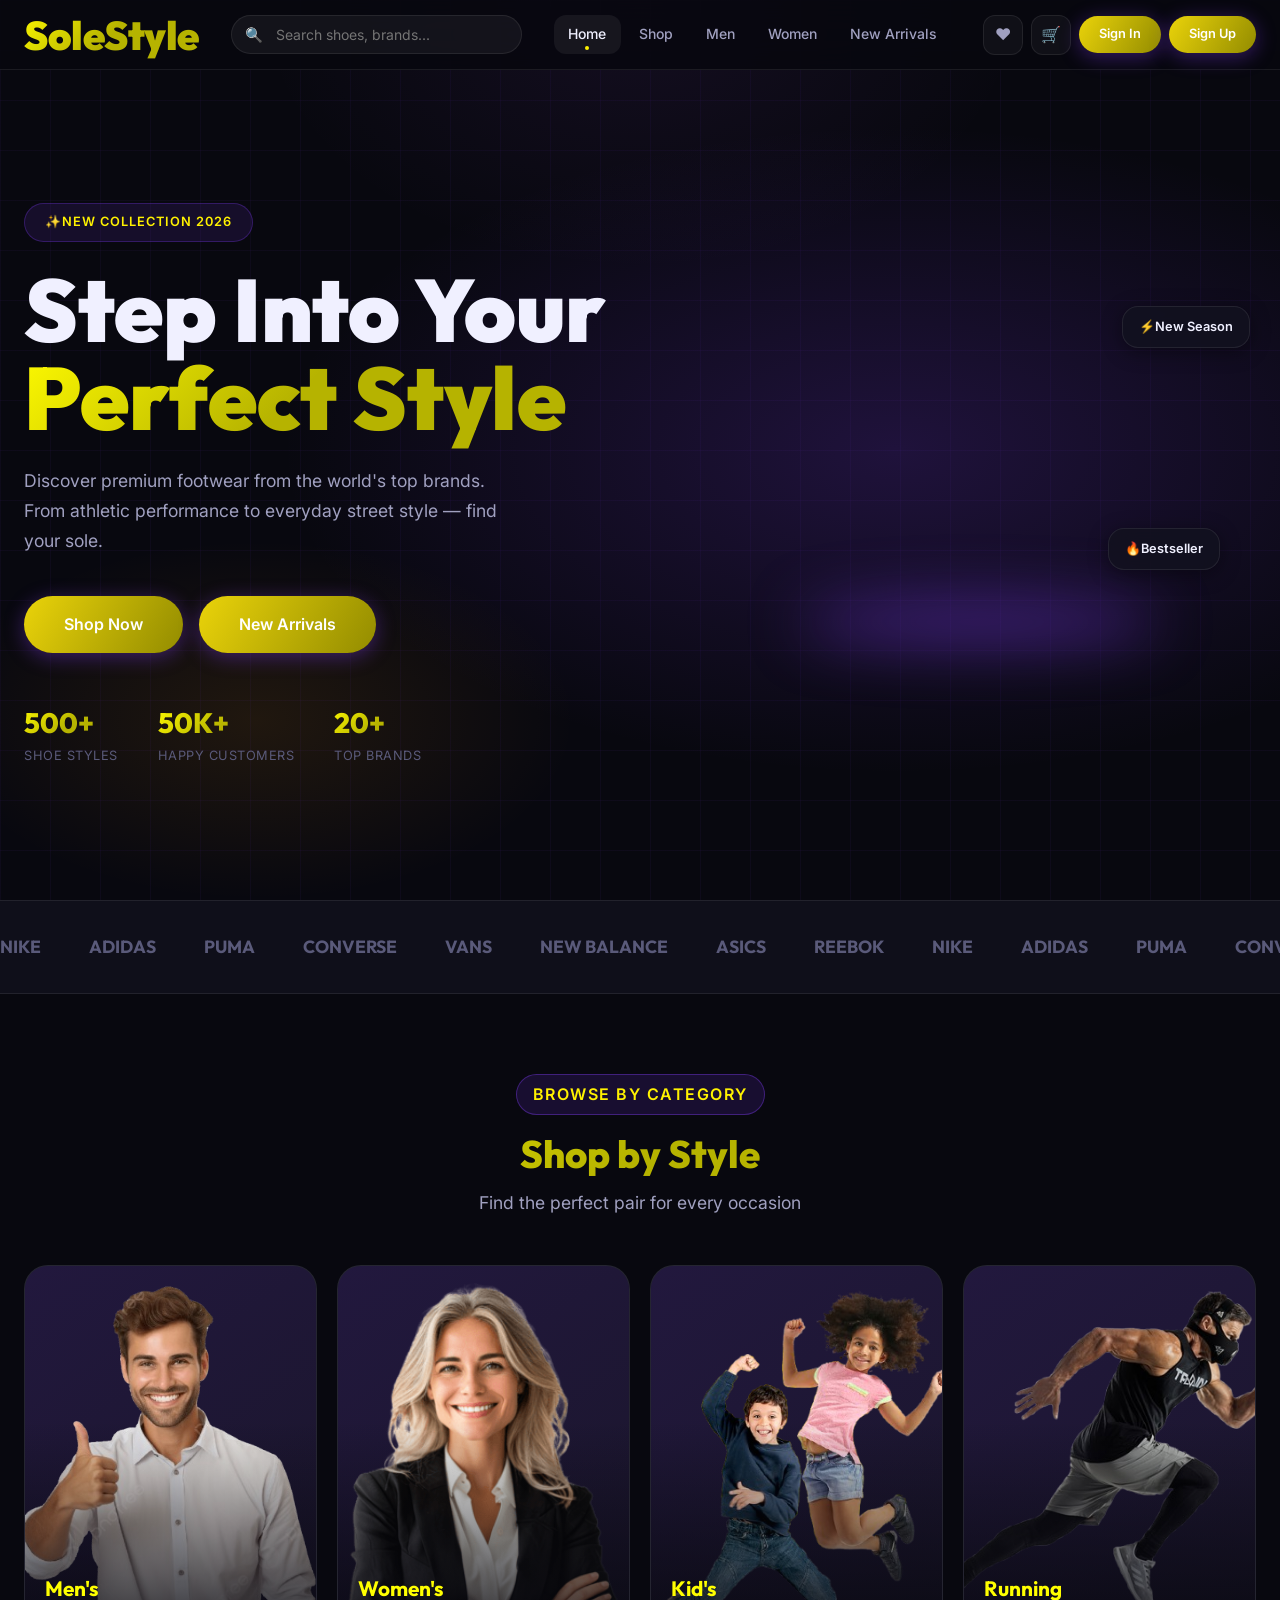
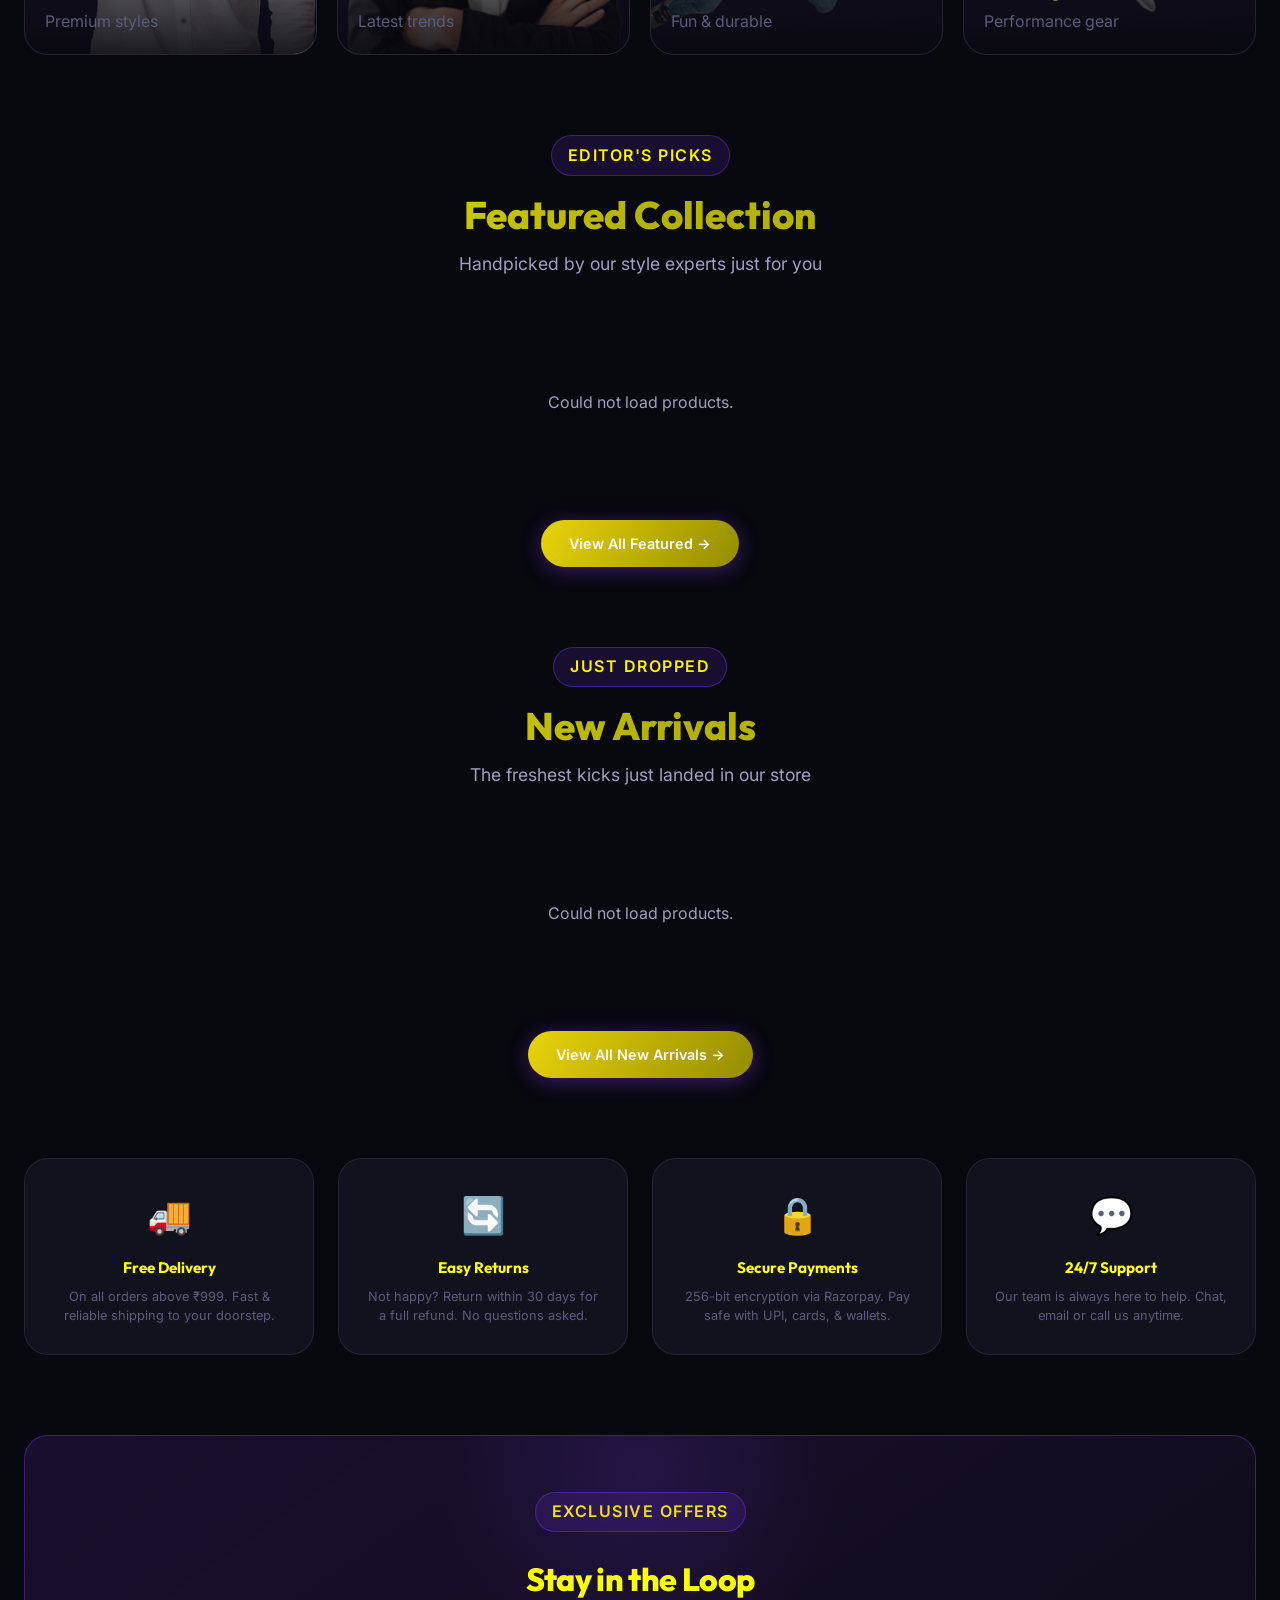
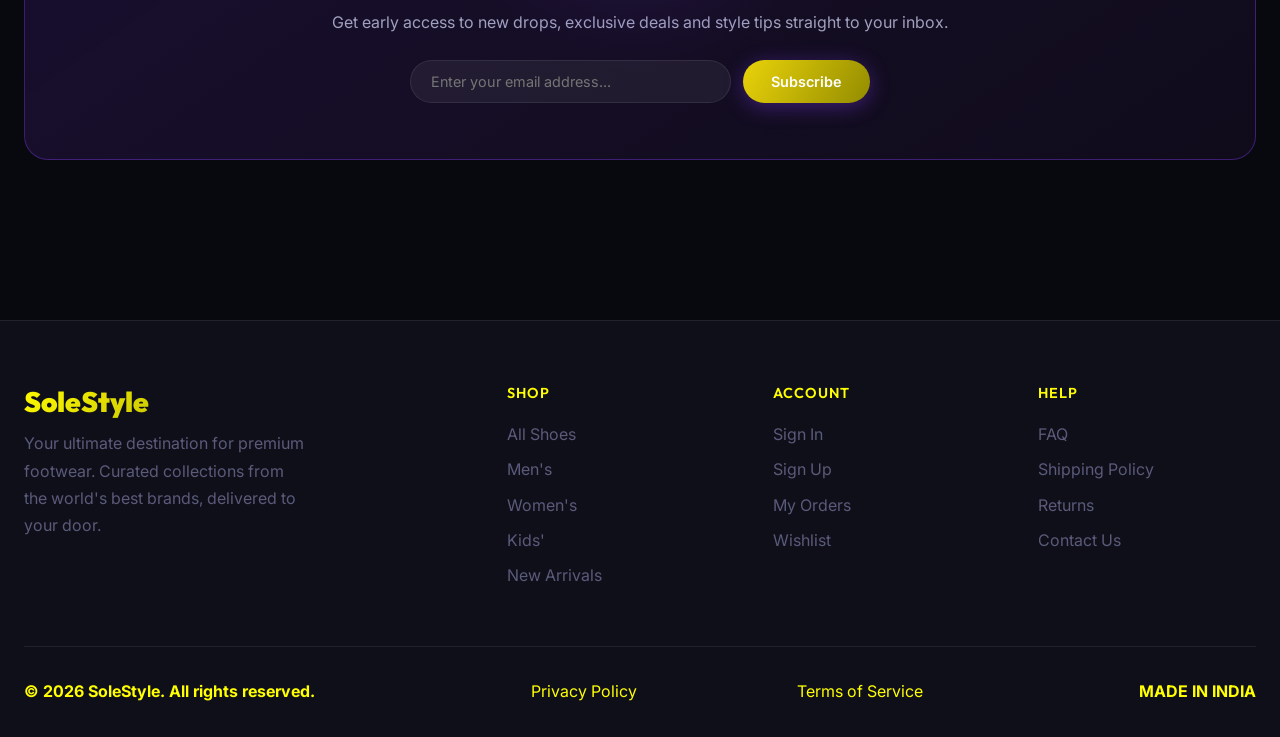
==== commit 259254be: "add new files" ====
--- a/frontend/index.html
+++ b/frontend/index.html
@@ -712,7 +712,7 @@
     <div class="container">
       <div class="footer-grid">
         <div class="footer-brand">
-          <h3>SoleStyle</h3>
+          <h2>SoleStyle</h2>
           <p>Your ultimate destination for premium footwear. Curated collections from the world's best brands, delivered to your door.</p>
         </div>
         <div class="footer-col">
@@ -745,12 +745,12 @@
         </div>
       </div>
       <div class="footer-bottom">
-        <span>© 2026 SoleStyle. All rights reserved.</span>
+        <span><b>© 2026 SoleStyle. All rights reserved.</b></span>
         <div class="footer-links">
           <a href="privacy-policy.html">Privacy Policy</a>
           <a href="terms-of-service.html">Terms of Service</a>
         </div>
-        <span>Made in India</span>
+        <span><b>MADE IN INDIA</b></span>
       </div>
     </div>
   </footer>
--- a/frontend/css/global.css
+++ b/frontend/css/global.css
@@ -301,7 +301,7 @@
 .form-control {
   width: 100%;
   padding: 0.75rem 1rem;
-  background: rgba(255,255,255,0.05);
+  background: rgba(180, 80, 80, 0.05);
   border: 1px solid var(--border);
   border-radius: var(--radius-md);
   color: var(--text-primary);
@@ -313,6 +313,7 @@
 
 .form-control:focus {
   border-color: var(--accent-primary);
+  color: var(--text-primary);
   background-color: rgba(124, 58, 237, 0.08);
   box-shadow: 0 0 0 3px rgba(124, 58, 237, 0.15);
 }
@@ -321,7 +322,7 @@
 
 select.form-control option {
     background-color: var(--bg-card);
-    color: #ffffff;
+    color: rgba(255,255,255,0.05);;
 }
 
 select.form-control {
@@ -331,7 +332,144 @@
   background-repeat: no-repeat;
   background-position: right 1rem center;
   padding-right: 2.5rem;
-  background-color: rgba(255,255,255,0.05)
+  background-color: rgba(255,255,255,0.05);
+  color: var(--text-primary);
+}
+
+/* ================================
+   FORM GROUP
+================================ */
+
+.form-group {
+    margin-bottom: 1.25rem;
+}
+
+/* ================================
+   FORM LABEL
+================================ */
+
+.form-label {
+    display: block;
+    margin-bottom: 0.5rem;
+    color: var(--text-primary);
+    font-size: 0.85rem;
+    font-weight: 600;
+    letter-spacing: 0.3px;
+}
+
+/* ================================
+   FORM INPUT
+================================ */
+
+.form-control {
+    width: 100%;
+    box-sizing: border-box;
+    padding: 0.8rem 1rem;
+
+    background: rgba(255, 255, 255, 0.05);
+    border: 1px solid var(--border);
+
+    border-radius: 10px;
+
+    color: var(--text-primary);
+    font-family: 'Inter', sans-serif;
+    font-size: 0.9rem;
+
+    outline: none;
+
+    transition:
+        border-color 0.25s ease,
+        background 0.25s ease,
+        box-shadow 0.25s ease;
+}
+
+/* Placeholder */
+
+.form-control::placeholder {
+    color: var(--text-muted);
+    opacity: 0.8;
+}
+
+/* Focus */
+
+.form-control:focus {
+    border-color: var(--accent-primary);
+    background: rgba(124, 58, 237, 0.08);
+
+    box-shadow: 0 0 0 3px rgba(124, 58, 237, 0.12);
+}
+
+/* Hover */
+
+.form-control:hover {
+    border-color: rgba(124, 58, 237, 0.5);
+}
+
+/* ================================
+   GRID - 3 COLUMNS
+================================ */
+
+.grid-3 {
+    display: grid;
+    grid-template-columns: repeat(3, 1fr);
+    gap: 1rem;
+}
+
+/* ================================
+   PHONE INPUT
+================================ */
+
+input[type="tel"] {
+    letter-spacing: 0.5px;
+}
+
+/* ================================
+   PINCODE
+================================ */
+
+#pincode {
+    letter-spacing: 1px;
+}
+
+/* ================================
+   REQUIRED FIELD
+================================ */
+
+/* ================================
+   MOBILE RESPONSIVE
+================================ */
+
+@media (max-width: 768px) {
+
+    .grid-3 {
+        grid-template-columns: 1fr;
+        gap: 0;
+    }
+
+    .form-group {
+        margin-bottom: 1rem;
+    }
+
+    .form-control {
+        padding: 0.75rem 0.9rem;
+        font-size: 0.9rem;
+    }
+}
+
+/* ================================
+   SMALL MOBILE
+================================ */
+
+@media (max-width: 480px) {
+
+    .form-label {
+        font-size: 0.8rem;
+    }
+
+    .form-control {
+        border-radius: 8px;
+        padding: 0.7rem 0.85rem;
+    }
 }
 
 /* ===== DIVIDER ===== */
@@ -596,7 +734,7 @@
   margin-bottom: 3rem;
 }
 
-.footer-brand h3 {
+.footer-brand h2 {
   font-family: 'Outfit', sans-serif;
   font-size: 1.75rem;
   font-weight: 900;
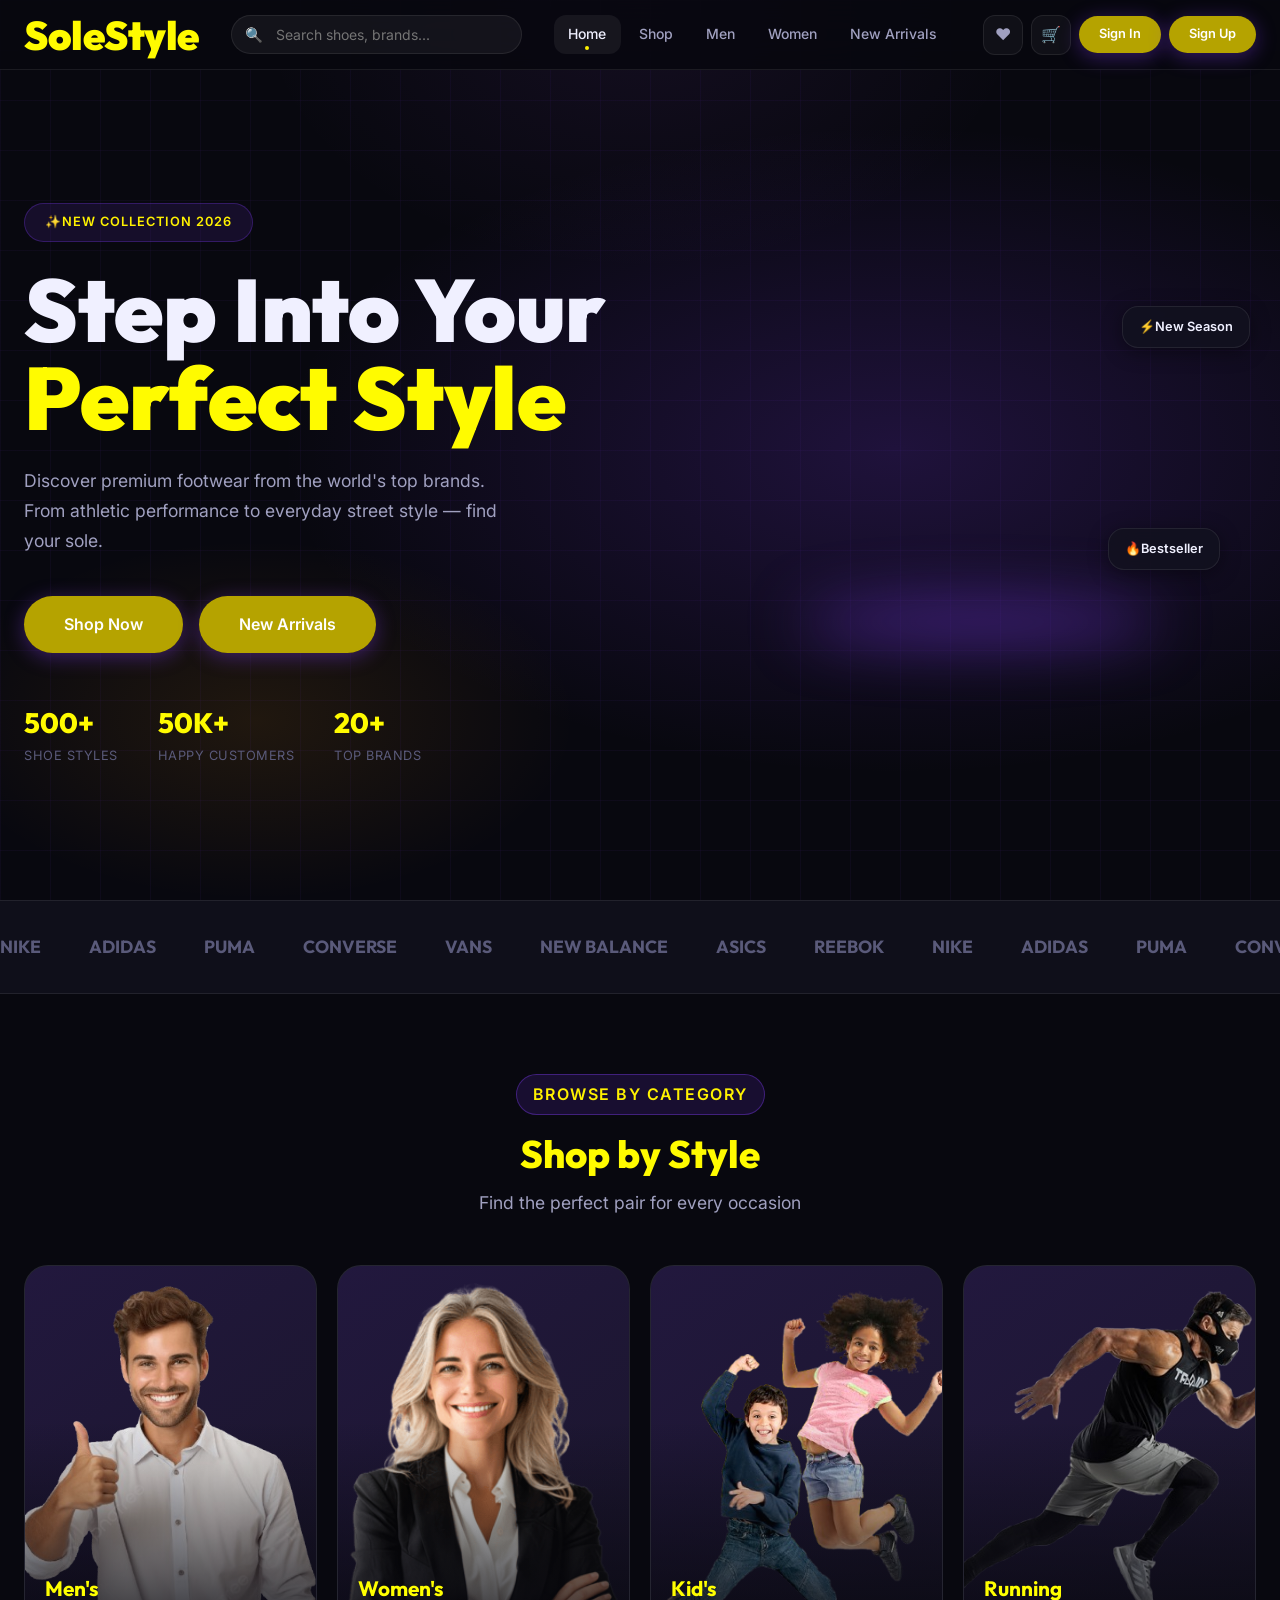
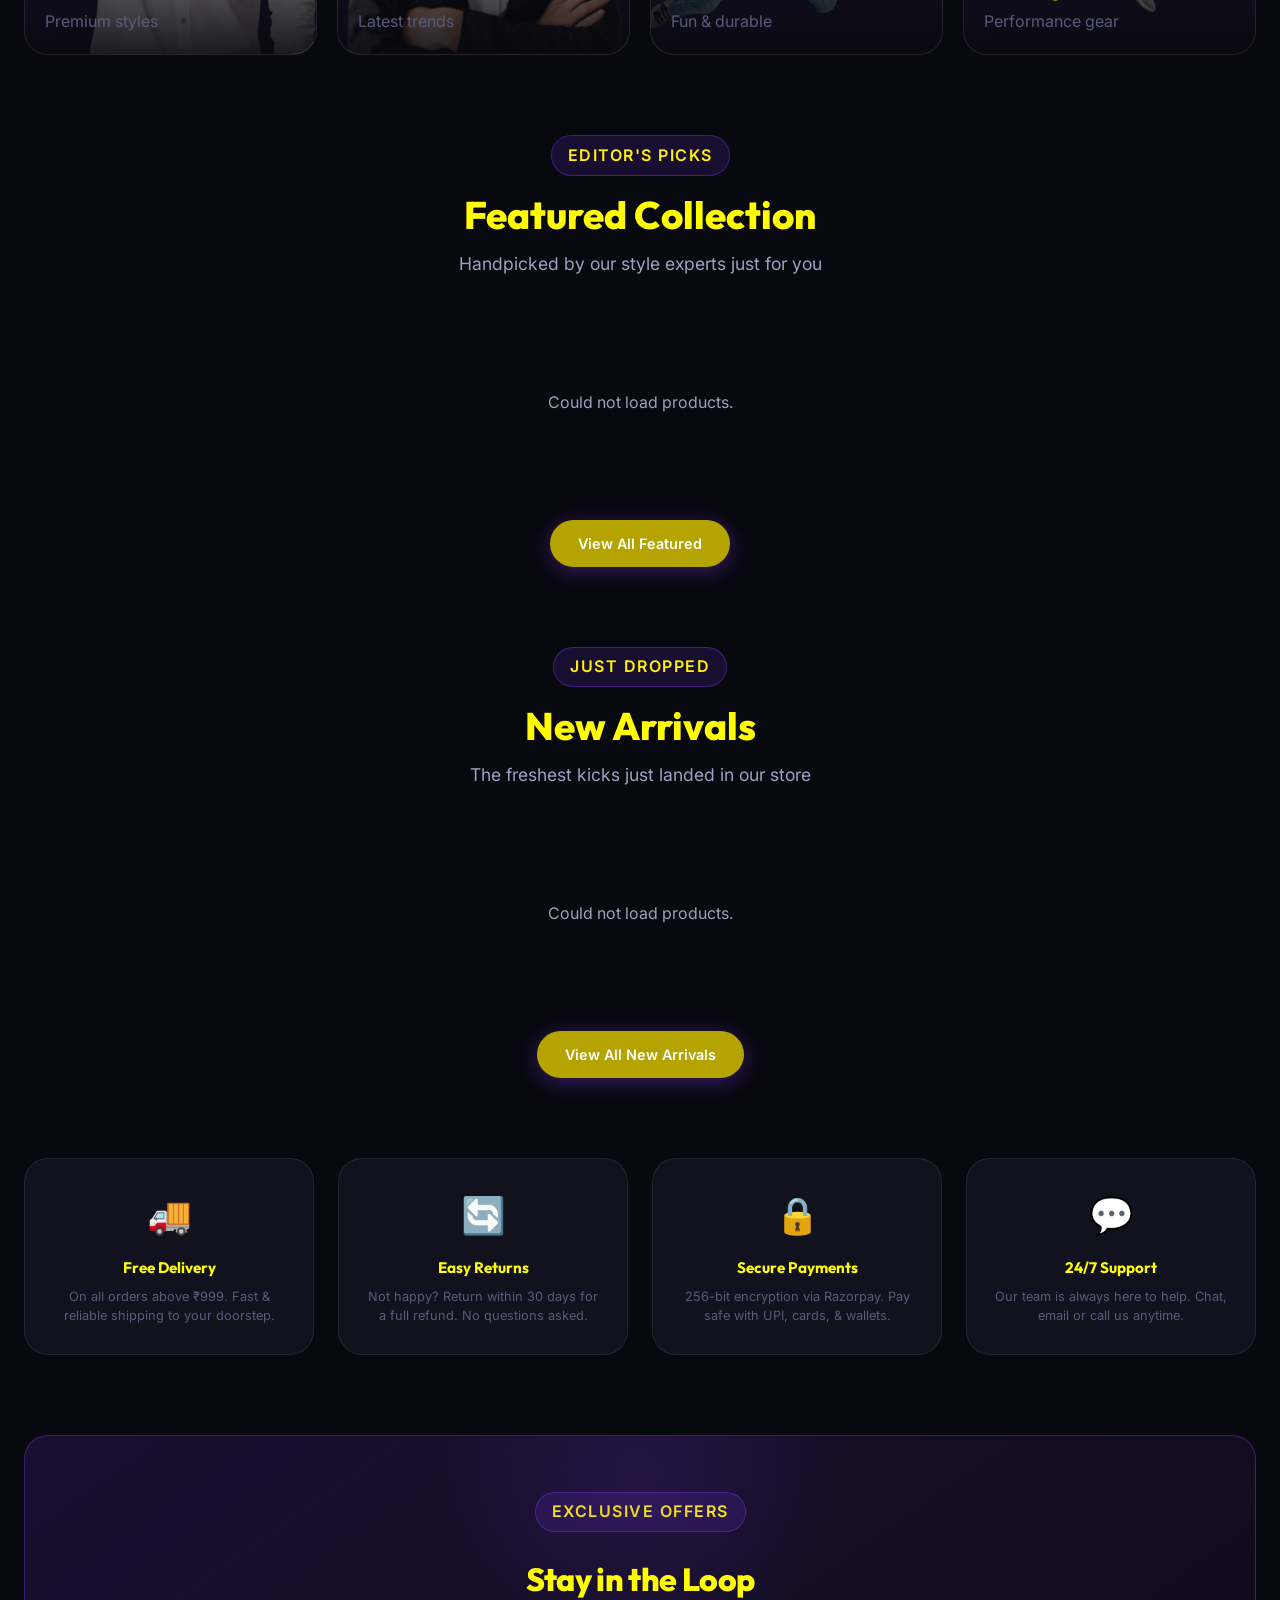
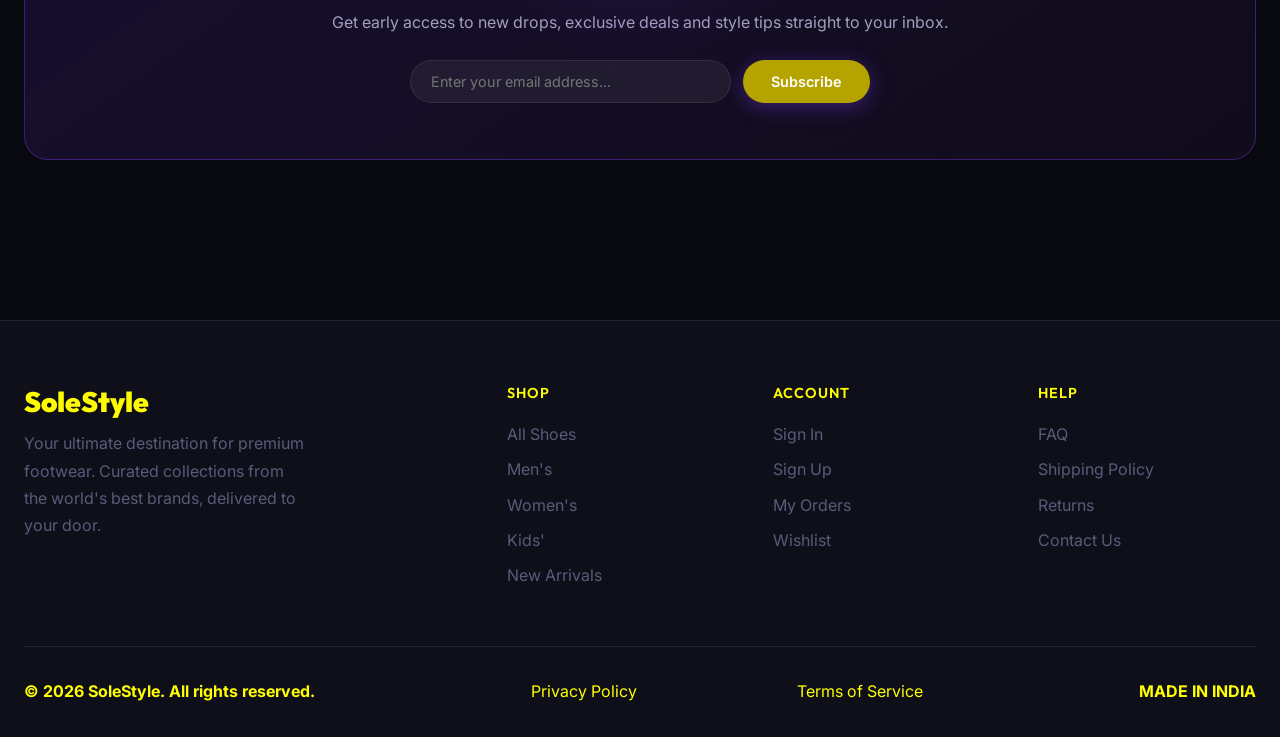
==== commit 52c6366d: "add more products" ====
--- a/frontend/index.html
+++ b/frontend/index.html
@@ -618,21 +618,65 @@
           <p class="section-subtitle">Handpicked by our style experts just for you</p>
         </div>
         <div class="products-grid" id="featured-grid">
-          <!-- Skeleton loaders -->
-          ${Array(4).fill(0).map(() => `
-            <div class="product-card">
-              <div class="skeleton" style="aspect-ratio:1;border-radius:var(--radius-xl) var(--radius-xl) 0 0"></div>
-              <div style="padding:1.25rem;display:flex;flex-direction:column;gap:.75rem">
-                <div class="skeleton" style="height:12px;width:50%;border-radius:6px"></div>
-                <div class="skeleton" style="height:16px;width:80%;border-radius:6px"></div>
-                <div class="skeleton" style="height:12px;width:60%;border-radius:6px"></div>
-                <div class="skeleton" style="height:36px;border-radius:var(--radius-full)"></div>
-              </div>
-            </div>
-          `).join('')}
+          <!-- Skeleton 1 -->
+          <div class="product-card">
+            <div class="skeleton"
+                style="aspect-ratio:1;border-radius:var(--radius-xl) var(--radius-xl) 0 0">
+            </div>
+
+            <div style="padding:1.25rem;display:flex;flex-direction:column;gap:.75rem">
+              <div class="skeleton" style="height:12px;width:50%;border-radius:6px"></div>
+              <div class="skeleton" style="height:16px;width:80%;border-radius:6px"></div>
+              <div class="skeleton" style="height:12px;width:60%;border-radius:6px"></div>
+              <div class="skeleton" style="height:36px;border-radius:var(--radius-full)"></div>
+            </div>
+          </div>
+
+          <!-- Skeleton 2 -->
+          <div class="product-card">
+            <div class="skeleton"
+                style="aspect-ratio:1;border-radius:var(--radius-xl) var(--radius-xl) 0 0">
+            </div>
+
+            <div style="padding:1.25rem;display:flex;flex-direction:column;gap:.75rem">
+              <div class="skeleton" style="height:12px;width:50%;border-radius:6px"></div>
+              <div class="skeleton" style="height:16px;width:80%;border-radius:6px"></div>
+              <div class="skeleton" style="height:12px;width:60%;border-radius:6px"></div>
+              <div class="skeleton" style="height:36px;border-radius:var(--radius-full)"></div>
+            </div>
+          </div>
+
+          <!-- Skeleton 3 -->
+          <div class="product-card">
+            <div class="skeleton"
+                style="aspect-ratio:1;border-radius:var(--radius-xl) var(--radius-xl) 0 0">
+            </div>
+
+            <div style="padding:1.25rem;display:flex;flex-direction:column;gap:.75rem">
+              <div class="skeleton" style="height:12px;width:50%;border-radius:6px"></div>
+              <div class="skeleton" style="height:16px;width:80%;border-radius:6px"></div>
+              <div class="skeleton" style="height:12px;width:60%;border-radius:6px"></div>
+              <div class="skeleton" style="height:36px;border-radius:var(--radius-full)"></div>
+            </div>
+          </div>
+
+          <!-- Skeleton 4 -->
+          <div class="product-card">
+            <div class="skeleton"
+                style="aspect-ratio:1;border-radius:var(--radius-xl) var(--radius-xl) 0 0">
+            </div>
+
+            <div style="padding:1.25rem;display:flex;flex-direction:column;gap:.75rem">
+              <div class="skeleton" style="height:12px;width:50%;border-radius:6px"></div>
+              <div class="skeleton" style="height:16px;width:80%;border-radius:6px"></div>
+              <div class="skeleton" style="height:12px;width:60%;border-radius:6px"></div>
+              <div class="skeleton" style="height:36px;border-radius:var(--radius-full)"></div>
+            </div>
+          </div>
+
         </div>
         <div style="text-align:center;margin-top:2.5rem">
-          <a href="products.html?is_featured=true" class="btn btn-primary">View All Featured →</a>
+          <a href="products.html?is_featured=true" class="btn btn-primary">View All Featured</a>
         </div>
       </div>
     </section>
@@ -646,19 +690,58 @@
           <p class="section-subtitle">The freshest kicks just landed in our store</p>
         </div>
         <div class="products-grid" id="new-arrivals-grid">
-          ${Array(4).fill(0).map(() => `
-            <div class="product-card">
-              <div class="skeleton" style="aspect-ratio:1;border-radius:var(--radius-xl) var(--radius-xl) 0 0"></div>
-              <div style="padding:1.25rem;display:flex;flex-direction:column;gap:.75rem">
-                <div class="skeleton" style="height:12px;width:50%;border-radius:6px"></div>
-                <div class="skeleton" style="height:16px;width:80%;border-radius:6px"></div>
-                <div class="skeleton" style="height:36px;border-radius:var(--radius-full)"></div>
-              </div>
-            </div>
-          `).join('')}
+
+          <div class="product-card">
+            <div class="skeleton"
+                style="aspect-ratio:1;border-radius:var(--radius-xl) var(--radius-xl) 0 0">
+            </div>
+
+            <div style="padding:1.25rem;display:flex;flex-direction:column;gap:.75rem">
+              <div class="skeleton" style="height:12px;width:50%;border-radius:6px"></div>
+              <div class="skeleton" style="height:16px;width:80%;border-radius:6px"></div>
+              <div class="skeleton" style="height:36px;border-radius:var(--radius-full)"></div>
+            </div>
+          </div>
+
+          <div class="product-card">
+            <div class="skeleton"
+                style="aspect-ratio:1;border-radius:var(--radius-xl) var(--radius-xl) 0 0">
+            </div>
+
+            <div style="padding:1.25rem;display:flex;flex-direction:column;gap:.75rem">
+              <div class="skeleton" style="height:12px;width:50%;border-radius:6px"></div>
+              <div class="skeleton" style="height:16px;width:80%;border-radius:6px"></div>
+              <div class="skeleton" style="height:36px;border-radius:var(--radius-full)"></div>
+            </div>
+          </div>
+
+          <div class="product-card">
+            <div class="skeleton"
+                style="aspect-ratio:1;border-radius:var(--radius-xl) var(--radius-xl) 0 0">
+            </div>
+
+            <div style="padding:1.25rem;display:flex;flex-direction:column;gap:.75rem">
+              <div class="skeleton" style="height:12px;width:50%;border-radius:6px"></div>
+              <div class="skeleton" style="height:16px;width:80%;border-radius:6px"></div>
+              <div class="skeleton" style="height:36px;border-radius:var(--radius-full)"></div>
+            </div>
+          </div>
+
+          <div class="product-card">
+            <div class="skeleton"
+                style="aspect-ratio:1;border-radius:var(--radius-xl) var(--radius-xl) 0 0">
+            </div>
+
+            <div style="padding:1.25rem;display:flex;flex-direction:column;gap:.75rem">
+              <div class="skeleton" style="height:12px;width:50%;border-radius:6px"></div>
+              <div class="skeleton" style="height:16px;width:80%;border-radius:6px"></div>
+              <div class="skeleton" style="height:36px;border-radius:var(--radius-full)"></div>
+            </div>
+          </div>
+
         </div>
         <div style="text-align:center;margin-top:2.5rem">
-          <a href="products.html?is_new_arrival=true" class="btn btn-primary">View All New Arrivals →</a>
+          <a href="products.html?is_new_arrival=true" class="btn btn-primary">View All New Arrivals</a>
         </div>
       </div>
     </section>
--- a/frontend/css/global.css
+++ b/frontend/css/global.css
@@ -14,9 +14,9 @@
   --accent-secondary: #fff200;
   --accent-gold: #f5e20b;
   --accent-gold-light: #ffee05;
-  --gradient-main: linear-gradient(135deg, #fffb00 0%, #b6b300 50%);
+  --gradient-main: linear-gradient(135deg, #fffb00 0%, #fffb00 50%);
   --gradient-card: linear-gradient(145deg, rgba(124,58,237,0.15) 0%, rgba(168,85,247,0.05) 100%);
-  --gradient-btn: linear-gradient(120deg, #ead30a, #938c00);
+  --gradient-btn: linear-gradient(120deg, #b5a300, #b5a300);
 
   /* Text */
   --text-primary: #f0f0ff;
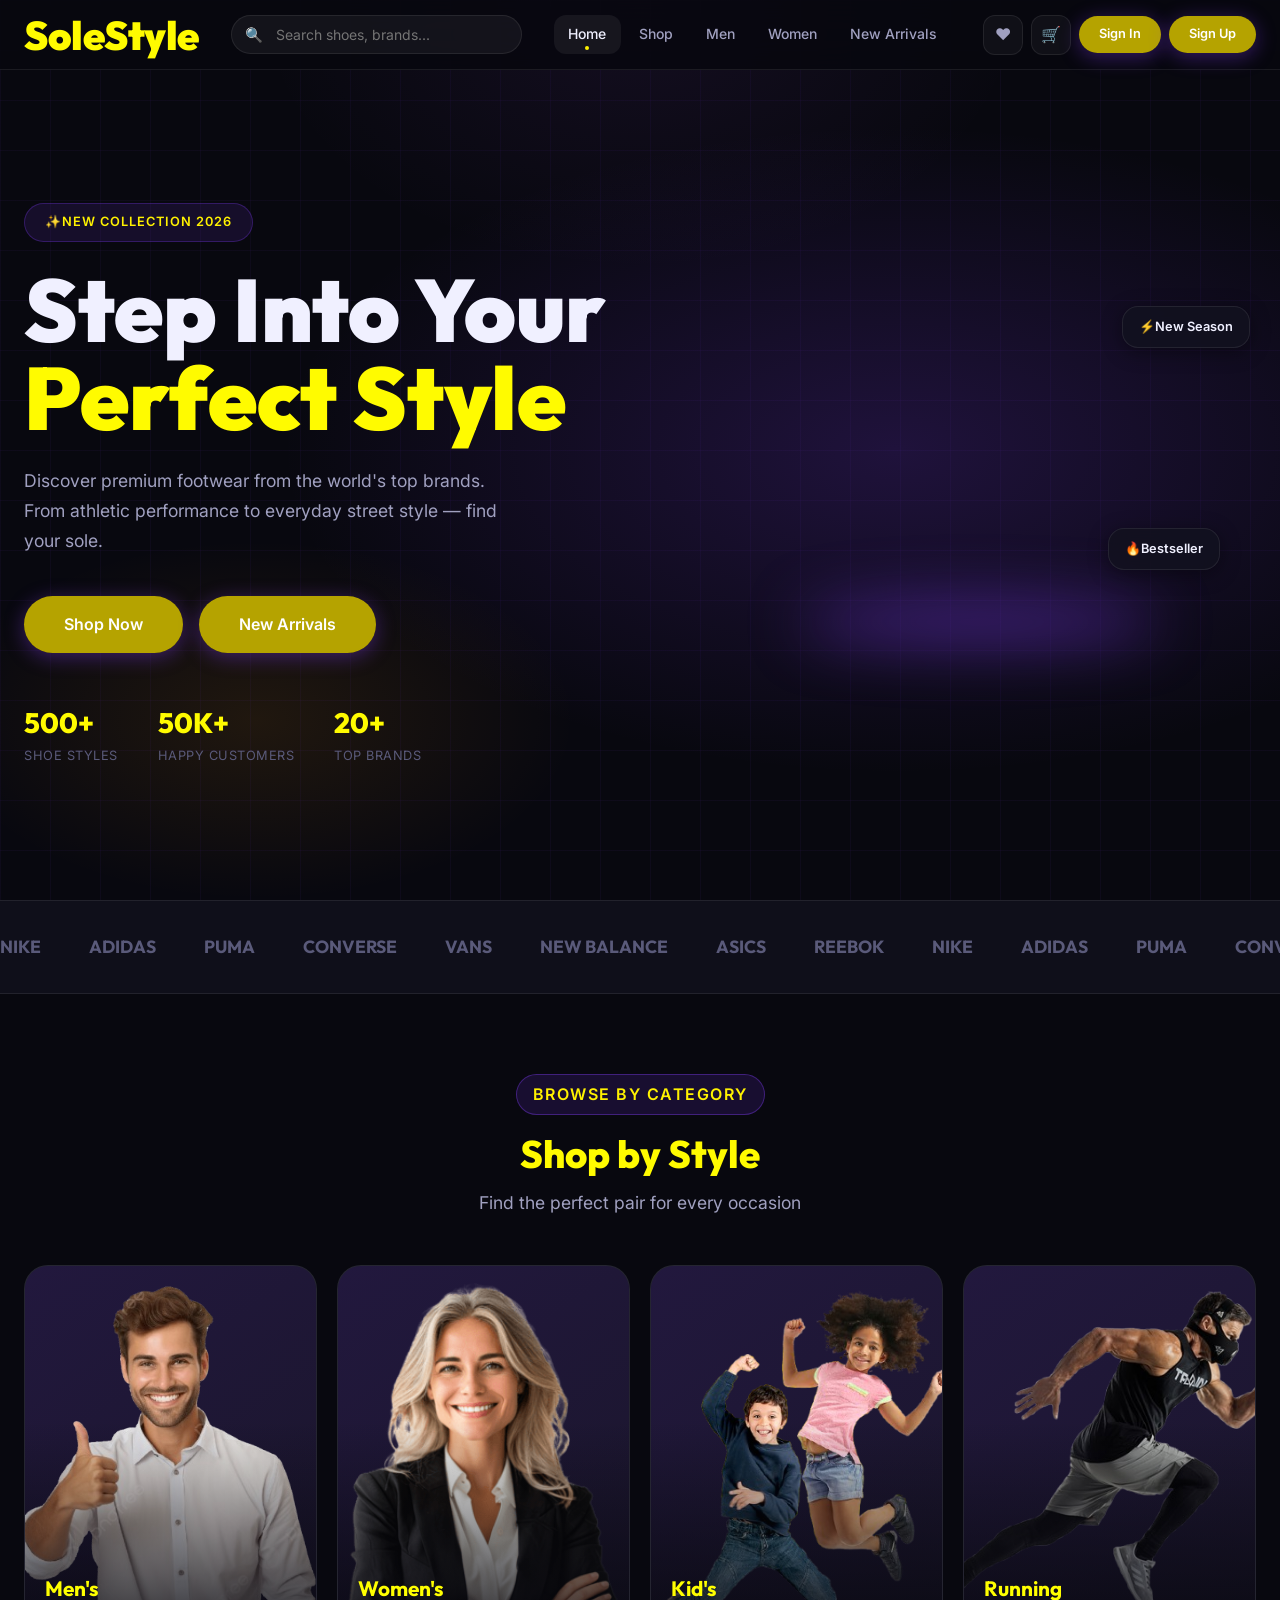
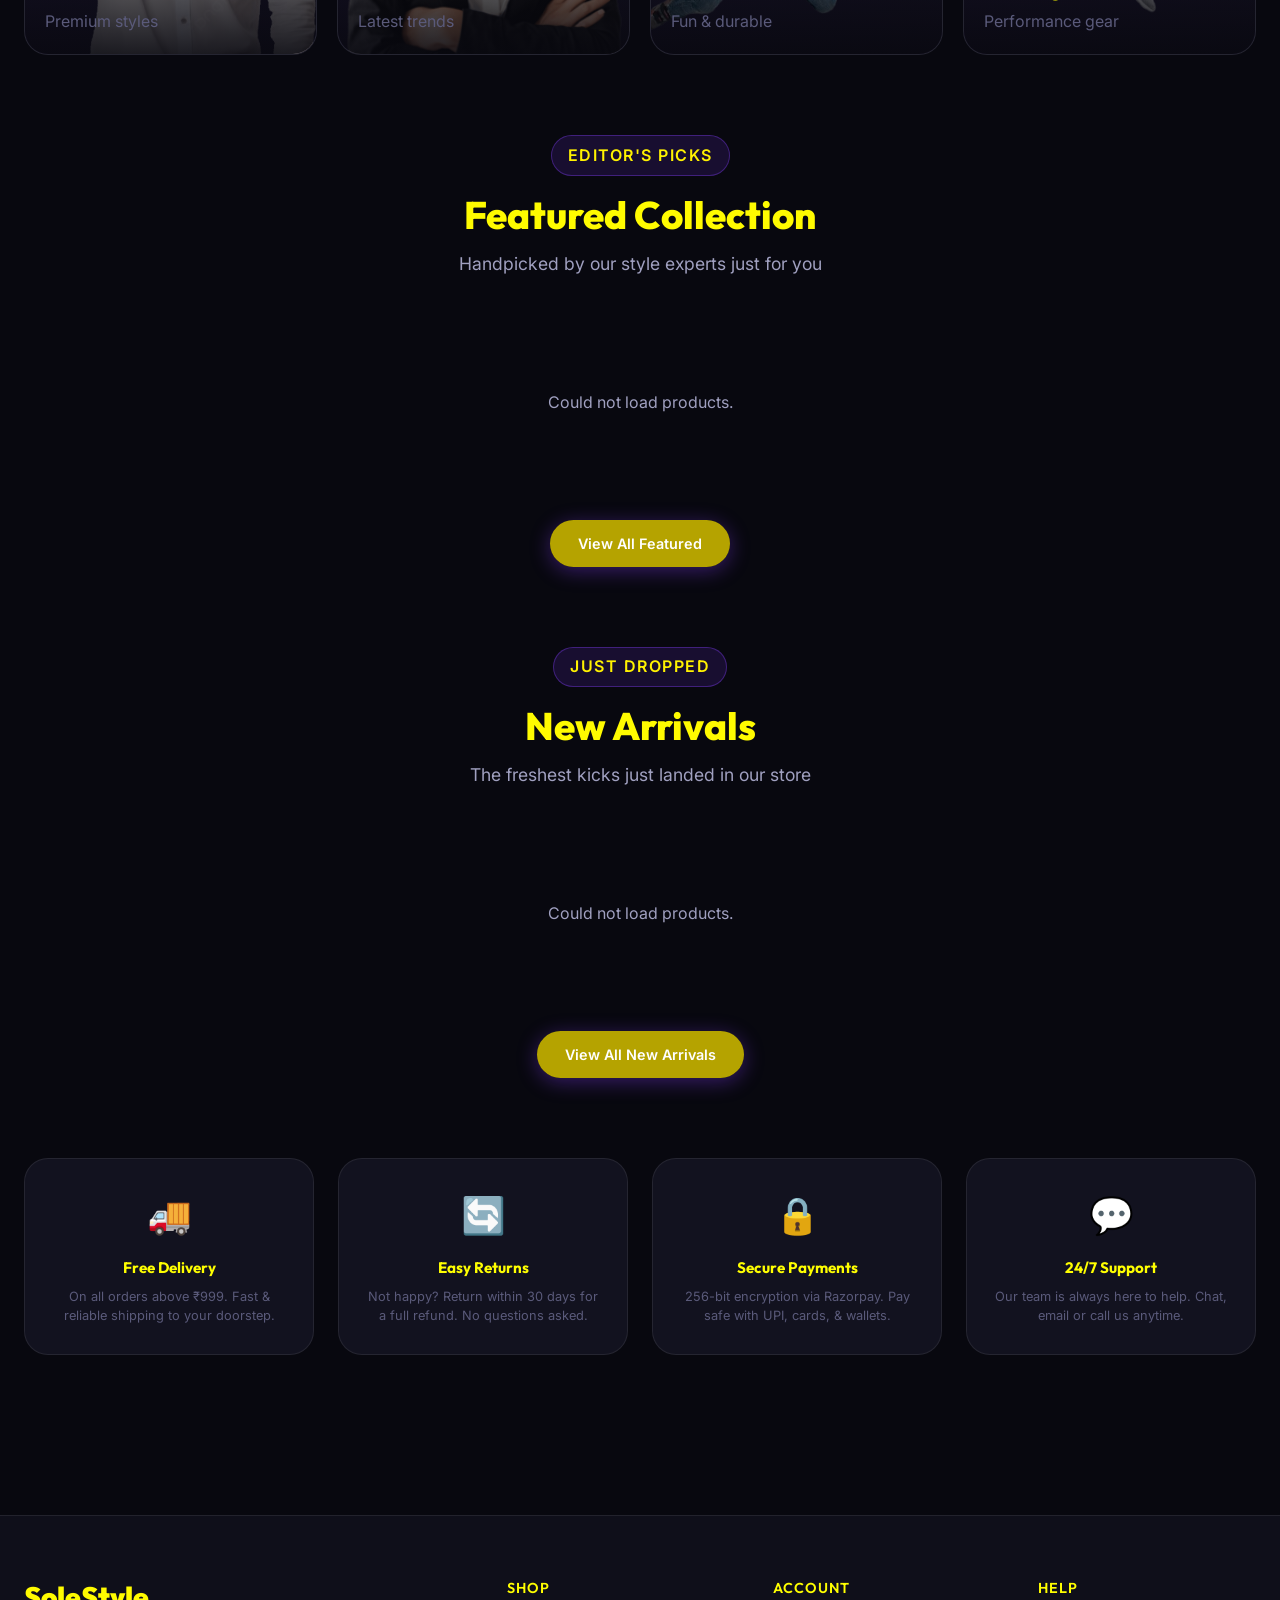
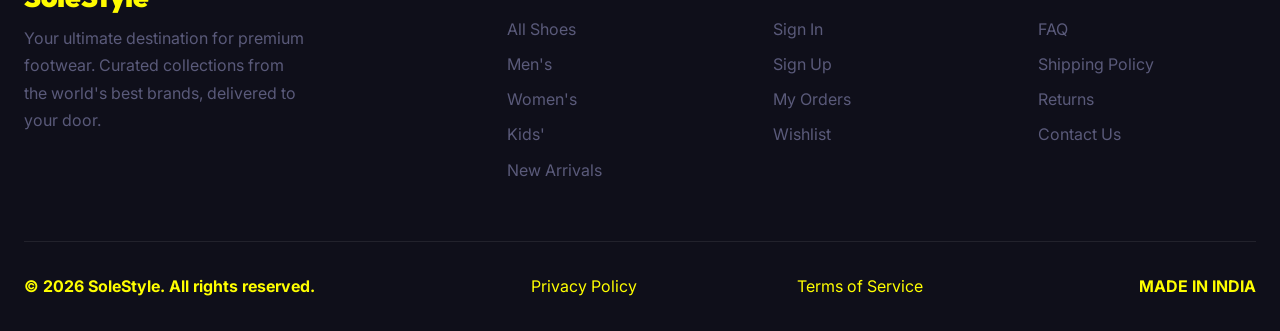
==== commit 0cb02329: "update index" ====
--- a/frontend/index.html
+++ b/frontend/index.html
@@ -773,21 +773,6 @@
         </div>
       </div>
     </section>
-
-    <!-- NEWSLETTER -->
-    <section class="section" style="padding-top:0">
-      <div class="container">
-        <div class="newsletter">
-          <div class="section-badge">Exclusive Offers</div>
-          <h2 class="newsletter-title">Stay in the Loop</h2>
-          <p style="color:var(--text-secondary)">Get early access to new drops, exclusive deals and style tips straight to your inbox.</p>
-          <form class="newsletter-form" id="newsletter-form">
-            <input type="email" class="newsletter-input" placeholder="Enter your email address..." required id="newsletter-email">
-            <button type="submit" class="btn btn-primary">Subscribe</button>
-          </form>
-        </div>
-      </div>
-    </section>
   </main>
 
   <!-- FOOTER -->
--- a/frontend/css/global.css
+++ b/frontend/css/global.css
@@ -439,7 +439,7 @@
    MOBILE RESPONSIVE
 ================================ */
 
-@media (max-width: 768px) {
+@media (max-width: 767px) {
 
     .grid-3 {
         grid-template-columns: 1fr;
@@ -795,7 +795,7 @@
   .grid-4 { grid-template-columns: repeat(2, 1fr); }
 }
 
-@media (max-width: 768px) {
+@media (max-width: 767px) {
   .grid-2, .grid-3 { grid-template-columns: 1fr; }
   .footer-grid { grid-template-columns: 1fr; }
   .footer-bottom { flex-direction: column; text-align: center; }
--- a/frontend/css/navbar.css
+++ b/frontend/css/navbar.css
@@ -328,7 +328,7 @@
   .nav-search { max-width: 280px; }
 }
 
-@media (max-width: 768px) {
+@media (max-width: 767px) {
   .nav-search { display: none; }
   .nav-hamburger { display: flex; }
   .nav-auth-btns .btn-secondary { display: none; }
--- a/frontend/css/components.css
+++ b/frontend/css/components.css
@@ -590,7 +590,7 @@
 
 .info-pill .icon { color: var(--accent-secondary); }
 
-@media (max-width: 768px) {
+@media (max-width: 767px) {
   .products-grid {
     grid-template-columns: repeat(2, 1fr);
     gap: 1rem;
